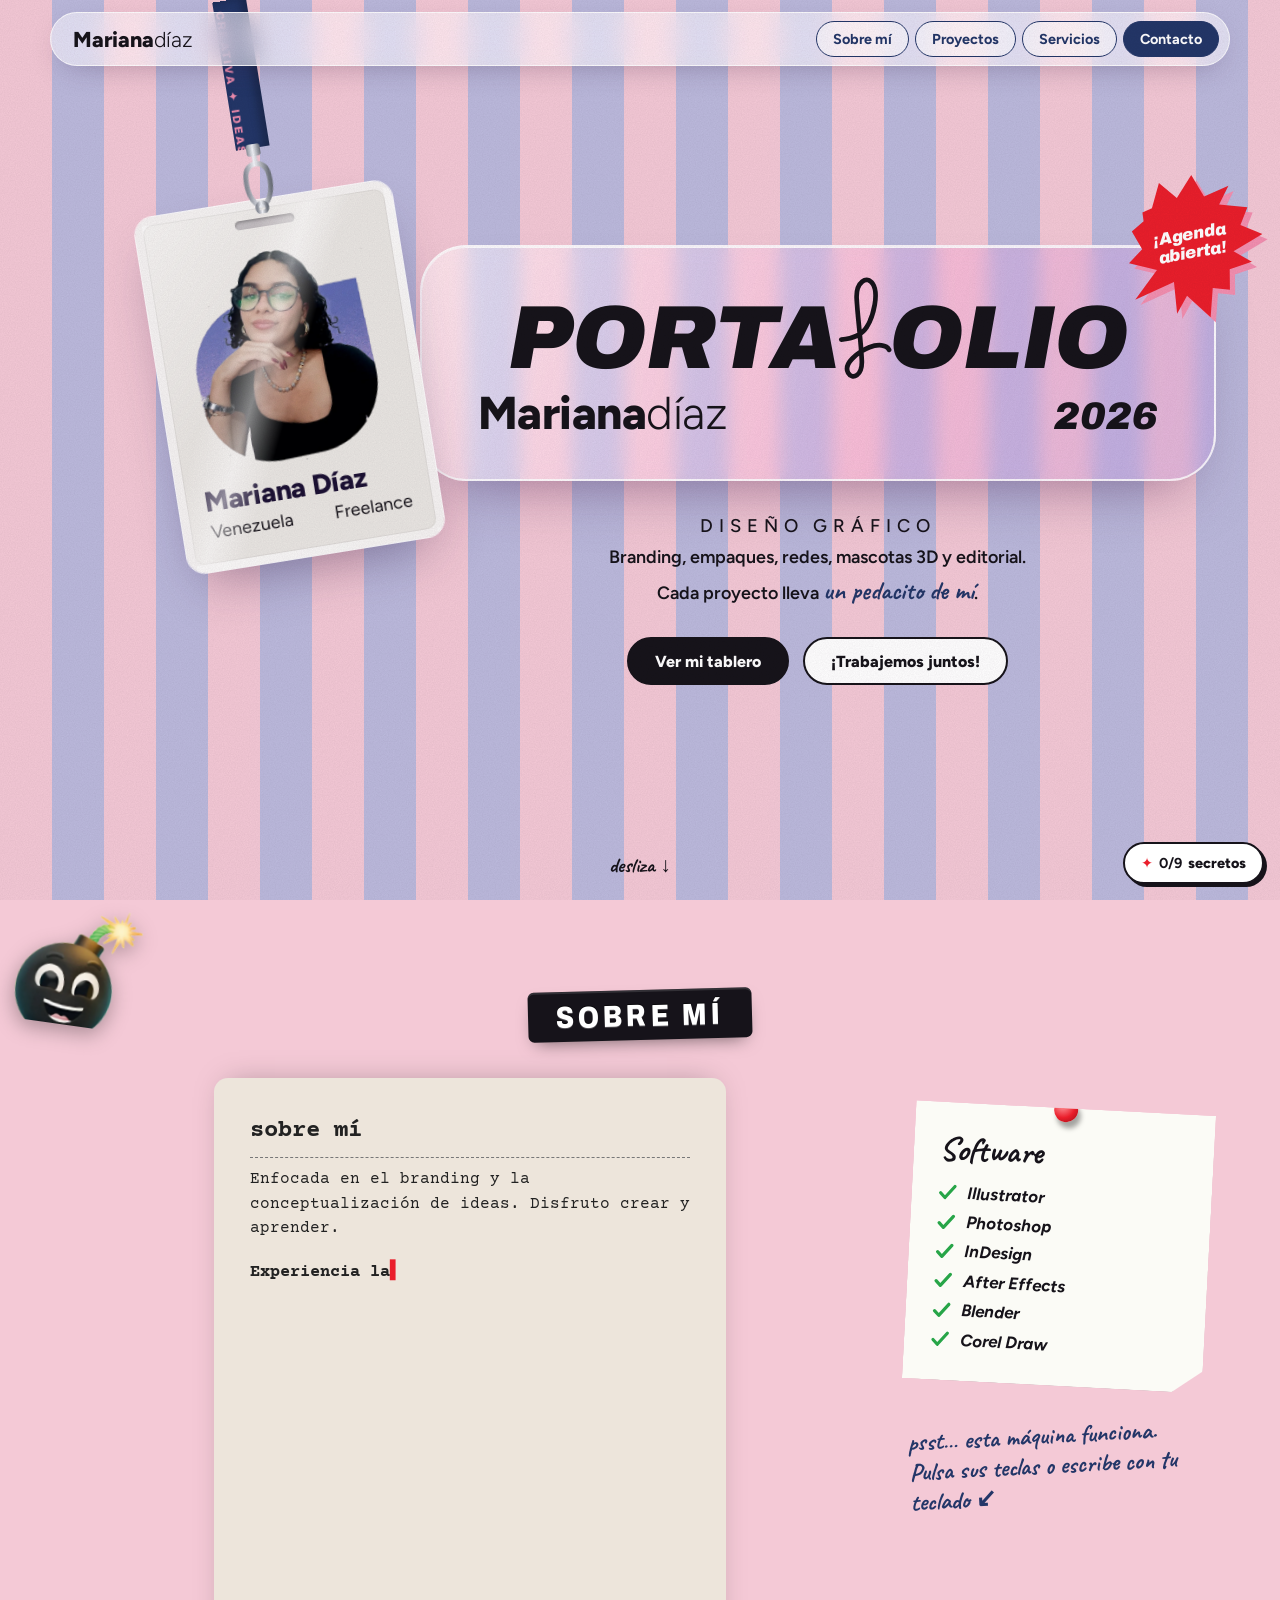
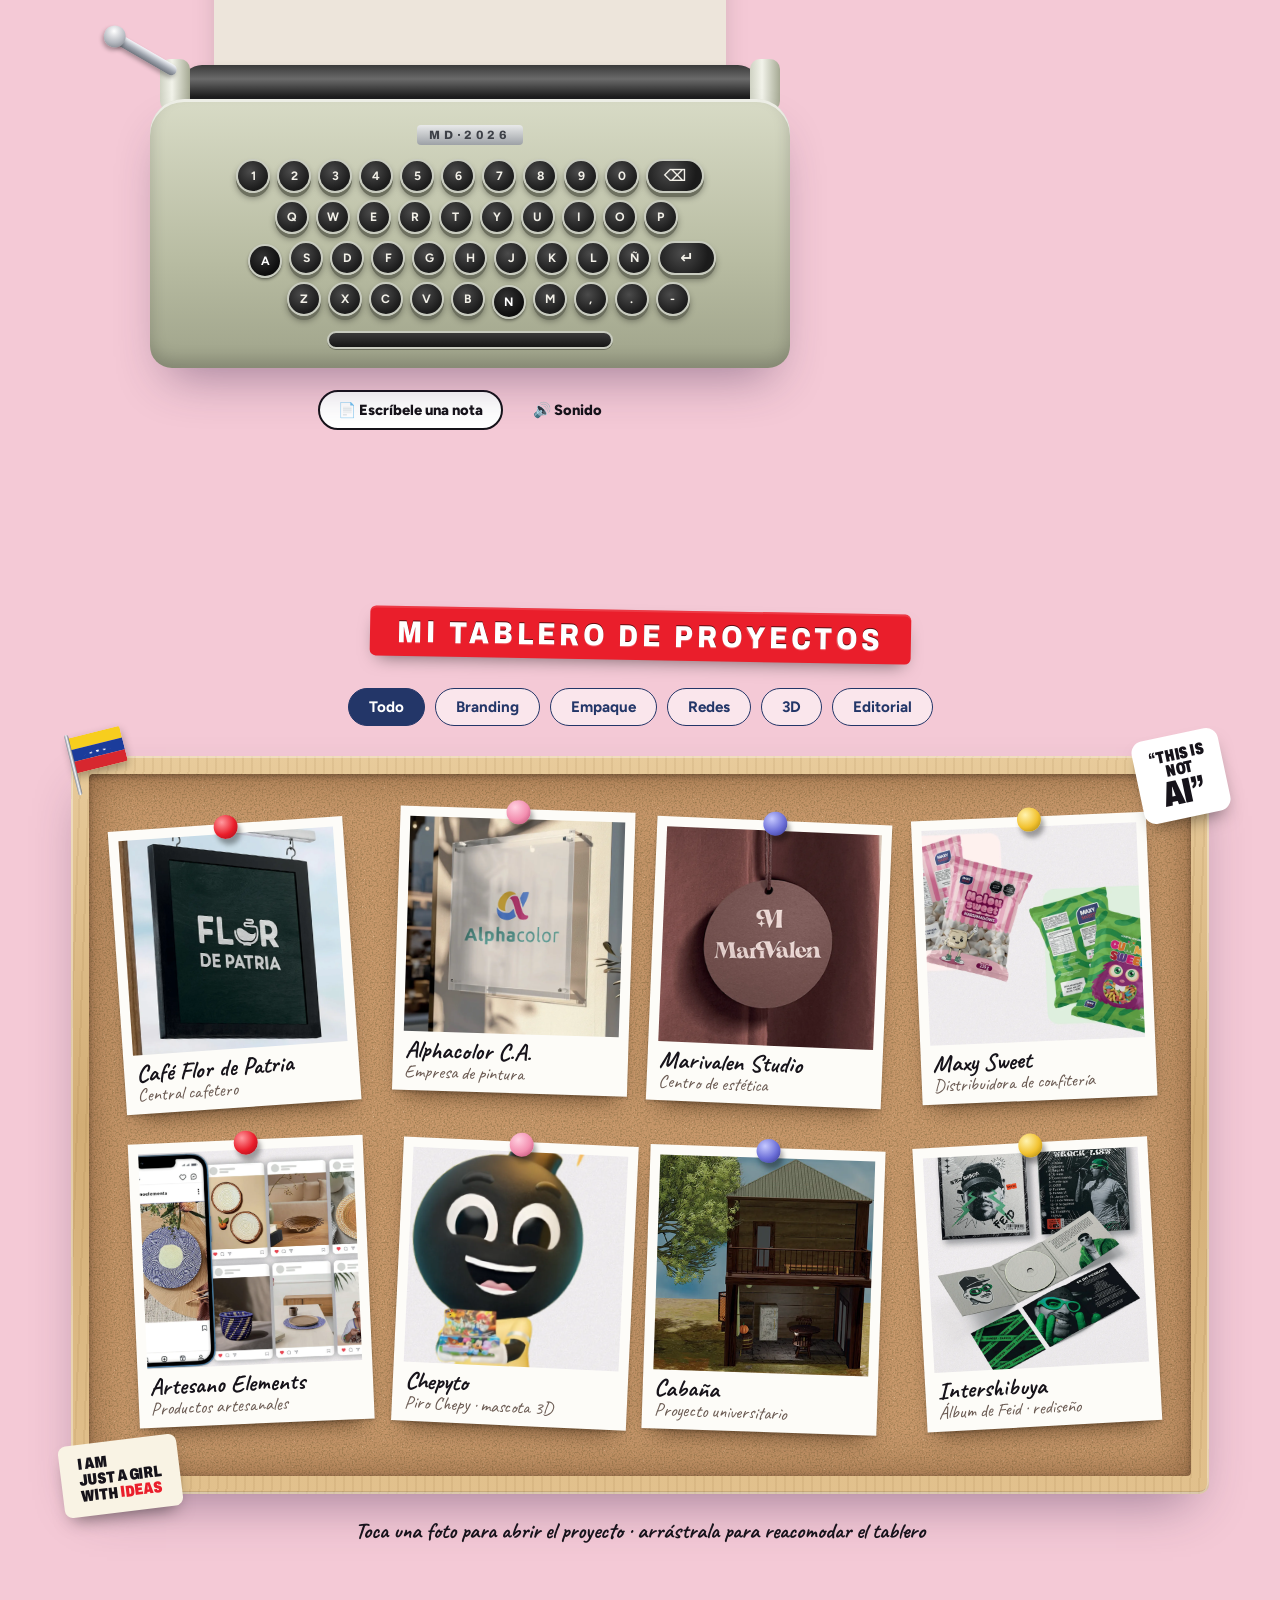
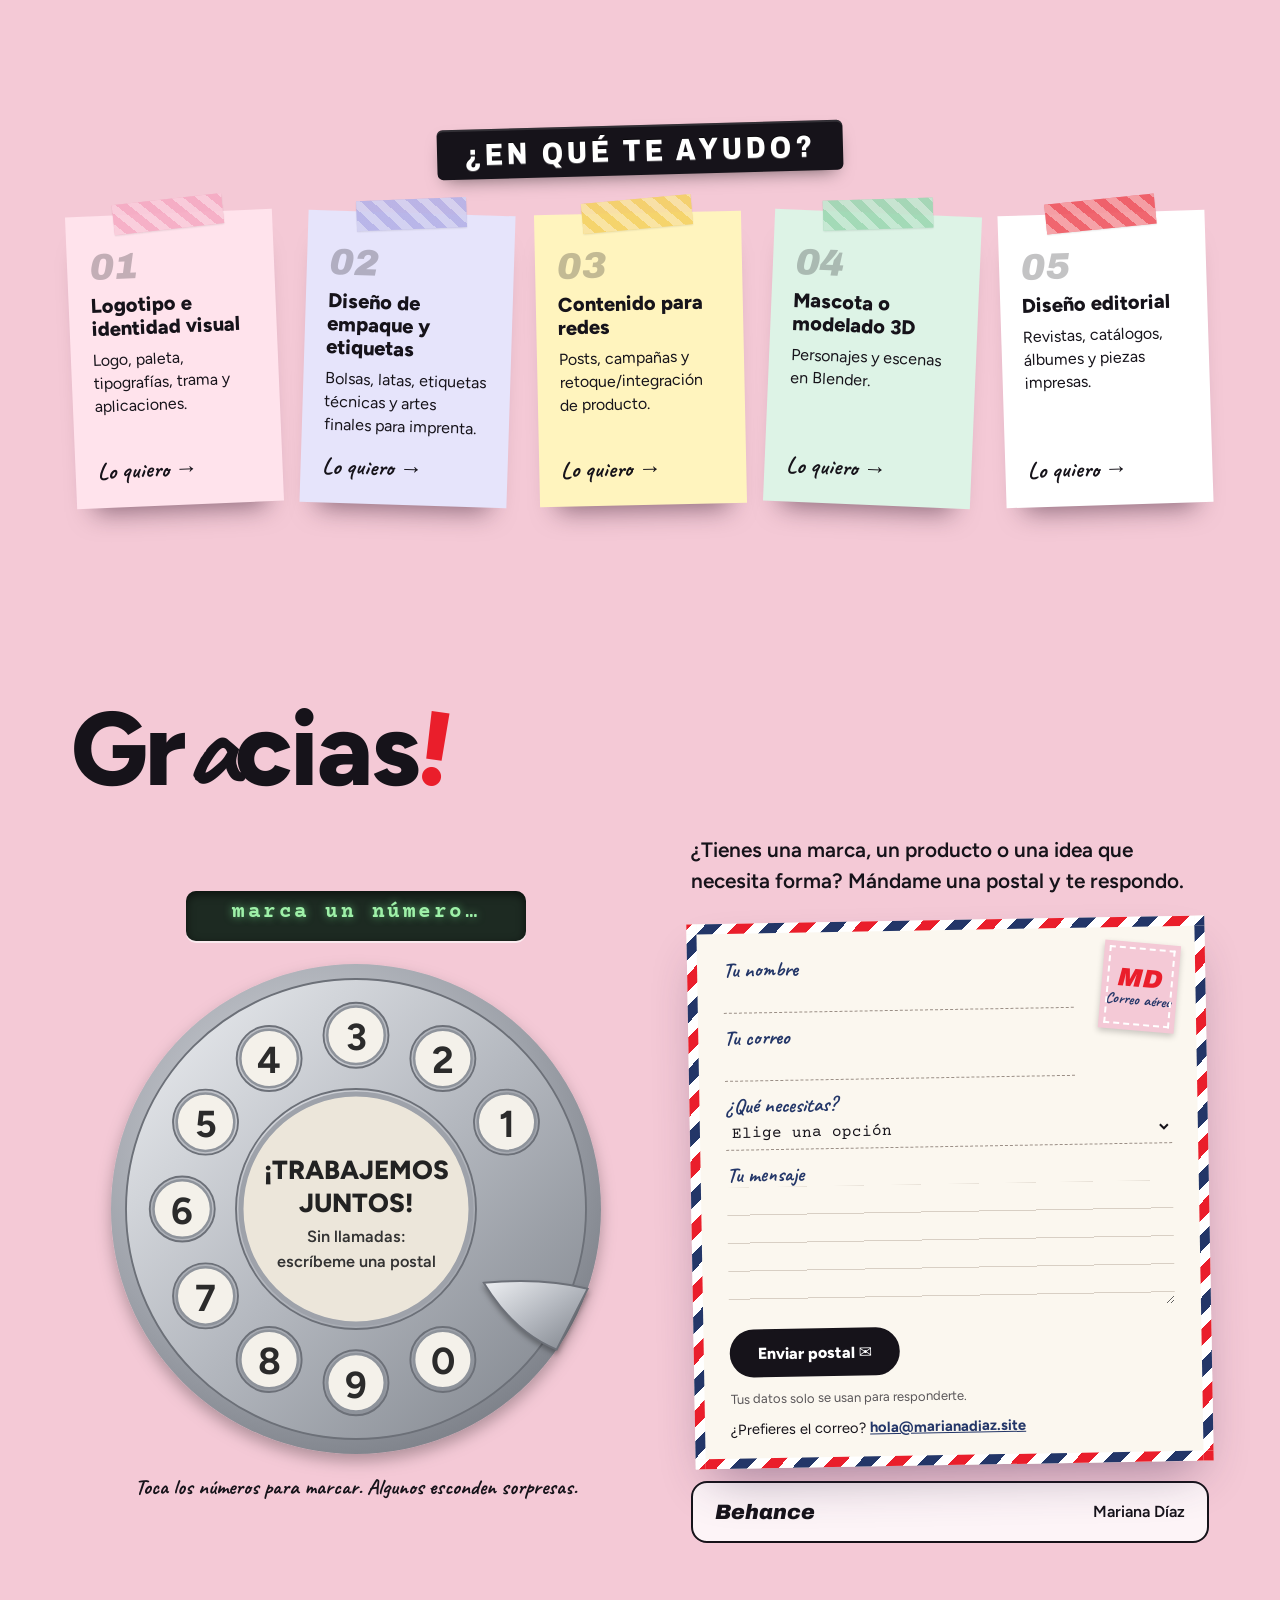
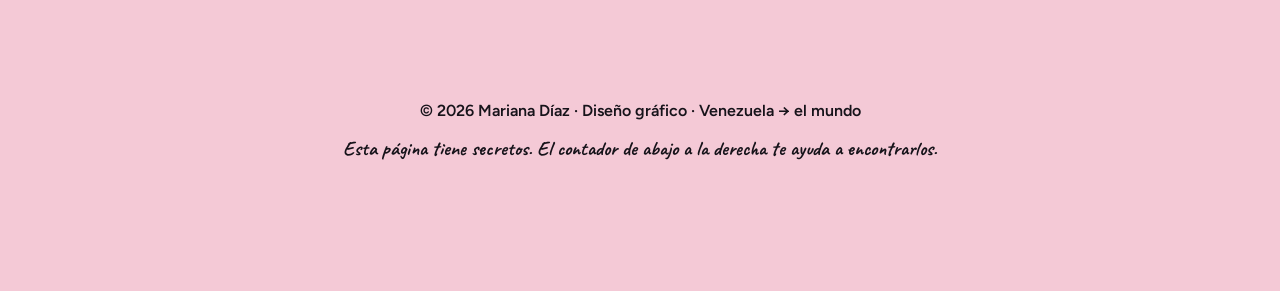
==== propuesta-1-pedacito/index.html @ ccedfb6c "Propuestas de web para Mariana Díaz: 1 (Un pedacito de mí) y 3 (Sala MD) Dos landings estáticas (HTM" ====
<!doctype html>
<html lang="es">
<head>
  <meta charset="utf-8">
  <meta name="viewport" content="width=device-width, initial-scale=1">
  <title>Mariana Díaz · Diseño gráfico</title>
  <meta name="description" content="Mariana Díaz, diseñadora gráfica venezolana y freelance: branding, empaques, redes, mascotas 3D y diseño editorial.">
  <meta property="og:title" content="Mariana Díaz · Diseño gráfico">
  <meta property="og:description" content="Branding, empaques, redes, 3D y editorial. Un pedacito de mí en cada proyecto.">
  <meta property="og:type" content="website">
  <meta property="og:url" content="https://marianadiaz.site/">
  <meta property="og:image" content="https://marianadiaz.site/assets/og/propuesta-1.jpg">
  <meta property="og:image:width" content="1200">
  <meta property="og:image:height" content="630">
  <meta property="og:locale" content="es_VE">
  <meta name="twitter:card" content="summary_large_image">
  <link rel="canonical" href="https://marianadiaz.site/">
  <meta name="theme-color" content="#F4C9D6">
  <link rel="icon" href="data:image/svg+xml,%3Csvg xmlns='http://www.w3.org/2000/svg' viewBox='0 0 100 100'%3E%3Cpolygon fill='%23EA1E2B' points='50,2 60,30 88,14 72,42 98,52 70,62 84,90 56,74 46,98 40,70 12,84 28,58 2,46 30,38 16,12 42,26'/%3E%3C/svg%3E">
  <link rel="preconnect" href="https://fonts.googleapis.com">
  <link rel="preconnect" href="https://fonts.gstatic.com" crossorigin>
  <link href="https://fonts.googleapis.com/css2?family=Archivo:ital,wdth,wght@0,62..125,400..900;1,62..125,400..900&family=Caveat:wght@500;700&family=Courier+Prime:wght@400;700&family=Figtree:wght@300..800&display=swap" rel="stylesheet">
  <link rel="stylesheet" href="styles.css?v=8">
</head>
<body>
  <div class="grain" aria-hidden="true"></div>

  <header class="topbar">
    <a class="wordmark" href="#inicio" id="wordmark" aria-label="Mariana Díaz, inicio"><b>Mariana</b>díaz</a>
    <nav class="pills" aria-label="Secciones">
      <a href="#sobre-mi">Sobre mí</a>
      <a href="#tablero">Proyectos</a>
      <a href="#servicios">Servicios</a>
      <a href="#contacto" class="is-cta">Contacto</a>
    </nav>
  </header>

  <main>
    <!-- ============ HERO ============ -->
    <section class="hero" id="inicio">
      <div class="badge-slot">
        <div class="badge-rig" id="badge">
          <div class="strap" aria-hidden="true"><span>CREATIVA ✦ IDEAS ✦ CREATIVA ✦ IDEAS ✦ CREATIVA ✦</span></div>
          <svg class="hook" viewBox="0 0 40 70" aria-hidden="true">
            <defs>
              <linearGradient id="metal" x1="0" x2="1"><stop offset="0" stop-color="#8a8f99"/><stop offset=".45" stop-color="#f4f6fa"/><stop offset="1" stop-color="#6f747d"/></linearGradient>
            </defs>
            <rect x="13" y="0" width="14" height="12" rx="3" fill="url(#metal)"/>
            <path d="M20 12 v8 M20 20 c-10 0 -12 10 -12 18 c0 14 6 24 12 24 c6 0 12 -10 12 -24 c0 -8 -2 -18 -12 -18" fill="none" stroke="url(#metal)" stroke-width="5"/>
            <circle cx="20" cy="64" r="5" fill="none" stroke="url(#metal)" stroke-width="4"/>
          </svg>
          <div class="badge" tabindex="0" role="button" aria-label="Credencial de Mariana Díaz. Haz doble clic para darle la vuelta.">
            <div class="badge-inner">
              <div class="badge-face badge-front">
                <span class="badge-slit" aria-hidden="true"></span>
                <div class="badge-photo"><img src="../assets/img/retrato.webp" alt="Mariana Díaz sonriendo, con lentes y la mano bajo el mentón" width="792" height="919"></div>
                <p class="badge-name">Mariana Díaz</p>
                <p class="badge-meta"><span>Venezuela</span><span>Freelance</span></p>
              </div>
              <div class="badge-face badge-back" aria-hidden="true">
                <span class="badge-slit"></span>
                <p class="vip">PASE VIP</p>
                <p class="vip-sub">Acceso total al lugar donde nacen las ideas</p>
                <ul>
                  <li>✦ Backstage creativo</li>
                  <li>✦ 1 café ☕</li>
                  <li>✦ 1 proyecto increíble</li>
                </ul>
                <div class="barcode"></div>
                <p class="vip-foot">Nº 0001 · no transferible</p>
              </div>
            </div>
          </div>
        </div>
      </div>

      <div class="hero-main">
        <div class="glass">
          <p class="big-word" aria-hidden="true">PORTA<svg class="f-loop" viewBox="0 0 130 250" aria-hidden="true"><path pathLength="1" d="M10 148 C 34 146 58 138 70 118 C 86 92 98 40 84 18 C 70 -4 44 14 46 52 C 48 92 56 150 58 196 C 60 232 36 244 26 226 C 14 204 48 178 76 166 C 96 158 116 160 122 172"/></svg>OLIO</p>
          <div class="glass-row">
            <h1><b>Mariana</b>díaz</h1>
            <span class="year">2026</span>
          </div>
          <button class="sticker-burst" type="button" id="agenda" aria-label="Agenda abierta: ir a contacto">
            <svg viewBox="-100 -100 200 200" aria-hidden="true"><polygon class="burst-shadow"/><polygon class="burst"/></svg>
            <span>¡Agenda<br>abierta!</span>
          </button>
        </div>
        <p class="hero-kicker">DISEÑO GRÁFICO</p>
        <p class="hero-sub">Branding, empaques, redes, mascotas 3D y editorial.<br>Cada proyecto lleva <em>un pedacito de mí</em>.</p>
        <div class="hero-cta">
          <a class="btn btn-solid" href="#tablero">Ver mi tablero</a>
          <a class="btn btn-line" href="#contacto">¡Trabajemos juntos!</a>
        </div>
      </div>
      <p class="scroll-hint" aria-hidden="true">desliza ↓</p>
    </section>

    <!-- ============ SOBRE MÍ ============ -->
    <section class="about" id="sobre-mi" aria-labelledby="t-sobre">
      <h2 class="dymo" id="t-sobre">Sobre mí</h2>
      <div class="about-grid">
        <div class="typewriter" id="typewriter">
          <div class="paper-stack" id="paper-stack">
            <article class="paper" id="paper-about" aria-live="off"></article>
            <article class="paper paper-note" id="paper-note" aria-hidden="true">
              <p class="note-body" id="note-body"></p>
            </article>
          </div>
          <!-- Las teclas son botones para el ratón; el texto accesible entra por el textarea de abajo. -->
          <div class="machine" id="machine" aria-hidden="true">
            <div class="carriage">
              <div class="roller"><button type="button" class="lever" data-k="Enter" tabindex="-1" title="Retorno de carro"></button><i></i><i></i></div>
            </div>
            <div class="machine-body">
              <span class="plate">MD·2026</span>
              <div class="keys" id="keys"></div>
              <button type="button" class="spacebar" data-k=" " tabindex="-1"></button>
            </div>
          </div>
          <textarea id="note-input" class="sr-only" aria-label="Escribe una nota para Mariana" maxlength="600"></textarea>
          <div class="note-actions" id="note-actions">
            <button type="button" class="btn btn-line btn-sm" id="note-start">📄 Escríbele una nota</button>
            <div class="note-send" hidden>
              <button type="button" class="btn btn-solid btn-sm" id="note-send">Enviar a Mariana ✉</button>
              <button type="button" class="btn btn-ghost btn-sm" id="note-new">Hoja nueva</button>
              <button type="button" class="btn btn-ghost btn-sm" id="note-cancel">Volver</button>
            </div>
            <button type="button" class="btn btn-ghost btn-sm sound-toggle" id="sound-toggle" aria-pressed="true">🔊 Sonido</button>
          </div>
        </div>

        <aside class="about-side">
          <div class="sticky-note">
            <span class="tack" aria-hidden="true"></span>
            <h3>Software</h3>
            <ul class="checks" id="software"></ul>
          </div>
          <p class="hand-hint">psst… esta máquina funciona.<br>Pulsa sus teclas o escribe con tu teclado ↙</p>
        </aside>
      </div>
    </section>

    <!-- ============ TABLERO ============ -->
    <section class="board-section" id="tablero" aria-labelledby="t-tablero">
      <h2 class="dymo dymo-red" id="t-tablero">Mi tablero de proyectos</h2>
      <div class="pills filters" role="toolbar" aria-label="Filtrar proyectos" id="filters"></div>
      <div class="board-frame">
        <div class="board" id="board">
          <button type="button" class="flag-pin" id="flag" aria-label="Banderita de Venezuela">
            <span class="flag"><i></i><i><b></b></i><i></i></span><span class="flag-stick"></span>
          </button>
          <button type="button" class="sticker sticker-ai" id="sticker-ai" aria-label="Sticker: This is not AI">
            <span>“THIS IS<br>NOT</span><span class="ai">AI”</span>
          </button>
          <button type="button" class="sticker sticker-idea" id="sticker-idea" aria-label="Sticker: I am just a girl with ideas">
            I AM<br>JUST A GIRL<br>WITH <span>IDEAS</span>
          </button>
        </div>
      </div>
      <p class="board-tip">Toca una foto para abrir el proyecto<span class="only-fine"> · arrástrala para reacomodar el tablero</span></p>
    </section>

    <!-- ============ SERVICIOS ============ -->
    <section class="services" id="servicios" aria-labelledby="t-serv">
      <h2 class="dymo" id="t-serv">¿En qué te ayudo?</h2>
      <div class="postits" id="postits"></div>
    </section>

    <!-- ============ CONTACTO ============ -->
    <section class="contact" id="contacto" aria-labelledby="t-contacto">
      <h2 class="contact-title" id="t-contacto">Gr<span>a</span>cias<span class="bang">!</span></h2>
      <div class="contact-grid">
        <div class="dial-wrap">
          <div class="dial-display" aria-live="polite"><span id="dial-digits">marca un número…</span></div>
          <svg class="dial" id="dial" viewBox="0 0 400 400" role="group" aria-label="Teléfono de disco: toca un número para marcarlo">
            <defs>
              <radialGradient id="plate" cx=".4" cy=".35" r=".8">
                <stop offset="0" stop-color="#d9dbe0"/><stop offset=".6" stop-color="#9ea2aa"/><stop offset="1" stop-color="#6c7078"/>
              </radialGradient>
              <linearGradient id="wheel" x1="0" y1="0" x2="1" y2="1">
                <stop offset="0" stop-color="#eef0f3"/><stop offset=".5" stop-color="#b5b9c0"/><stop offset="1" stop-color="#7d828a"/>
              </linearGradient>
              <filter id="soft" x="-20%" y="-20%" width="140%" height="140%"><feDropShadow dx="0" dy="6" stdDeviation="6" flood-opacity=".28"/></filter>
            </defs>
            <circle cx="200" cy="200" r="196" fill="url(#plate)" filter="url(#soft)"/>
            <g id="dial-numbers"></g>
            <g id="dial-wheel"><path id="wheel-path" fill="url(#wheel)" fill-rule="evenodd" stroke="#6c7078" stroke-width="1.5"/></g>
            <g class="dial-center">
              <circle cx="200" cy="200" r="92" fill="#ECE6DA" stroke="#9ea2aa" stroke-width="4"/>
              <text x="200" y="176" class="dc-title">¡TRABAJEMOS</text>
              <text x="200" y="202" class="dc-title">JUNTOS!</text>
              <text x="200" y="226" class="dc-line">Sin llamadas:</text>
              <text x="200" y="246" class="dc-line">escríbeme una postal</text>
            </g>
            <path class="finger-stop" d="M 336 262 q 22 10 34 30 q 4 8 -4 10 q -20 -10 -38 -28 z"/>
          </svg>
          <p class="dial-hint">Toca los números para marcar. Algunos esconden sorpresas.</p>
        </div>
        <div class="contact-links">
          <p class="contact-lead">¿Tienes una marca, un producto o una idea que necesita forma? Mándame una postal y te respondo.</p>
          <!-- Formulario de contacto: lo envía Web3Forms (la clave está en assets/data.js) -->
          <form class="postcard" id="contact-form">
            <span class="stamp" aria-hidden="true"><b>MD</b><small>Correo aéreo</small></span>
            <label class="pc-field"><span>Tu nombre</span><input name="name" required maxlength="80" autocomplete="name"></label>
            <label class="pc-field"><span>Tu correo</span><input name="email" type="email" required maxlength="120" autocomplete="email"></label>
            <label class="pc-field"><span>¿Qué necesitas?</span><select name="servicio"><option value="">Elige una opción</option></select></label>
            <label class="pc-field"><span>Tu mensaje</span><textarea name="message" rows="4" required maxlength="2000"></textarea></label>
            <input type="checkbox" name="botcheck" class="hp" tabindex="-1" autocomplete="off" aria-hidden="true">
            <div class="pc-foot">
              <button type="submit" class="btn btn-solid">Enviar postal ✉</button>
              <p class="form-status" data-status role="status" aria-live="polite"></p>
            </div>
            <p class="pc-note">Tus datos solo se usan para responderte.</p>
            <p class="form-alt" data-email-alt hidden></p>
          </form>
          <a class="clink" id="c-be" href="#" target="_blank" rel="noopener"><span class="clink-k">Behance</span><span class="clink-v">Mariana Díaz</span></a>
        </div>
      </div>
    </section>
  </main>

  <footer class="foot">
    <p>© 2026 Mariana Díaz · Diseño gráfico · Venezuela → el mundo</p>
    <p class="foot-small">Esta página tiene secretos. El contador de abajo a la derecha te ayuda a encontrarlos.</p>
  </footer>

  <!-- Chepyto se asoma… -->
  <button type="button" class="chepyto" id="chepyto" aria-label="Chepyto, la mascota 3D, se asoma. Tócalo si te atreves.">
    <img src="../assets/img/chepyto-cabeza.webp" alt="" width="520" height="520">
    <span class="spark" aria-hidden="true"></span>
  </button>
  <div class="boom-layer" id="boom" aria-hidden="true"></div>

  <dialog class="folder" id="folder" aria-labelledby="f-title">
    <div class="folder-inner" id="folder-inner"></div>
  </dialog>

  <script src="../assets/data.js?v=9"></script>
  <script src="../assets/kit.js?v=8"></script>
  <script src="app.js?v=6"></script>
</body>
</html>
---- propuesta-1-pedacito/styles.css ----
/* =========================================================
   Propuesta 1 · "Un pedacito de mí"
   El universo del portafolio de Mariana llevado a la web:
   rayas rosa/lavanda, papel, collage y objetos retro.
   ========================================================= */
:root {
  color-scheme: light;
  --pink: #F4C9D6;
  --lav: #BCBADD;
  --red: #EA1E2B;
  --rose: #F38FB0;
  --navy: #233668;
  --ink: #16131A;
  --paper: #EDE5DB;
  --slide: #EBE7E9;
  --purple: #6C5FC7;
  --stripe: 52px;
  --font-display: "Archivo", "Arial Black", sans-serif;
  --font-body: "Figtree", system-ui, sans-serif;
  --font-type: "Courier Prime", "Courier New", monospace;
  --font-hand: "Caveat", "Segoe Print", cursive;
  --shadow-lg: 0 24px 50px -18px rgba(54, 30, 70, .45);
}

* { box-sizing: border-box; }
[hidden] { display: none !important; }
html { scroll-behavior: smooth; scroll-padding-top: 84px; }
body {
  margin: 0;
  font-family: var(--font-body);
  color: var(--ink);
  background-color: var(--pink);
  background-image: repeating-linear-gradient(90deg, var(--pink) 0 var(--stripe), var(--lav) var(--stripe) calc(var(--stripe) * 2));
  background-attachment: fixed;
  overflow-x: hidden;
  -webkit-font-smoothing: antialiased;
  transition: background-color .8s;
}
img { max-width: 100%; height: auto; display: block; }
a { color: inherit; }
button { font: inherit; color: inherit; }
.sr-only { position: absolute !important; width: 1px; height: 1px; padding: 0; margin: -1px; overflow: hidden; clip: rect(0 0 0 0); white-space: nowrap; border: 0; }

/* Grano de papel sobre toda la página */
.grain {
  position: fixed; inset: 0; z-index: 60; pointer-events: none; opacity: .22; mix-blend-mode: multiply;
  background-image: url("data:image/svg+xml,%3Csvg xmlns='http://www.w3.org/2000/svg' width='220' height='220'%3E%3Cfilter id='n'%3E%3CfeTurbulence type='fractalNoise' baseFrequency='.85' numOctaves='3' stitchTiles='stitch'/%3E%3CfeColorMatrix values='0 0 0 0 .32 0 0 0 0 .26 0 0 0 0 .32 0 0 0 .7 0'/%3E%3C/filter%3E%3Crect width='100%25' height='100%25' filter='url(%23n)'/%3E%3C/svg%3E");
}

/* ---------- Botones y pastillas ---------- */
.pills { display: flex; gap: 10px; flex-wrap: wrap; }
.pills a, .pills button {
  display: inline-flex; align-items: center; justify-content: center;
  min-height: 38px; padding: 0 20px; border-radius: 999px;
  border: 1.5px solid var(--navy); color: var(--navy); background: rgba(255,255,255,.55);
  font-weight: 700; font-size: .95rem; text-decoration: none; cursor: pointer;
  transition: background .2s, color .2s, transform .2s;
}
.pills a:hover, .pills button:hover { transform: translateY(-2px); }
.pills .is-cta, .pills .is-active { background: var(--navy); color: #fff; }

.btn {
  display: inline-flex; align-items: center; gap: .5em; min-height: 48px; padding: 0 26px;
  border-radius: 999px; font-weight: 800; text-decoration: none; cursor: pointer; border: 2px solid var(--ink);
  transition: transform .2s, box-shadow .2s, background .2s;
}
.btn:hover { transform: translate(-2px, -2px); box-shadow: 4px 4px 0 var(--ink); }
.btn-solid { background: var(--ink); color: #fff; }
.btn-solid:hover { box-shadow: 4px 4px 0 var(--red); }
.btn-line { background: #fff; }
.btn-ghost { background: transparent; border-color: transparent; }
.btn-sm { min-height: 40px; padding: 0 18px; font-size: .92rem; }

/* ---------- Barra superior ---------- */
.topbar {
  position: fixed; top: 12px; left: 50%; transform: translateX(-50%); z-index: 40;
  width: min(1180px, calc(100% - 24px));
  display: flex; align-items: center; justify-content: space-between; gap: 16px;
  padding: 8px 10px 8px 22px; border-radius: 999px;
  background: rgba(255,255,255,.55); backdrop-filter: blur(14px) saturate(1.3); -webkit-backdrop-filter: blur(14px) saturate(1.3);
  border: 1.5px solid rgba(255,255,255,.85); box-shadow: 0 10px 30px -12px rgba(54,30,70,.35);
}
.wordmark { font-size: 1.35rem; text-decoration: none; letter-spacing: -.01em; font-weight: 300; user-select: none; }
.wordmark b { font-weight: 800; }
.topbar .pills { gap: 6px; flex-wrap: nowrap; }
.topbar .pills a { min-height: 36px; padding: 0 16px; font-size: .9rem; }

/* ---------- HERO ---------- */
.hero {
  position: relative; min-height: max(720px, 100svh);
  display: grid; grid-template-columns: minmax(250px, 330px) 1fr; align-items: center; gap: 2vw;
  padding: 110px max(24px, 5vw) 80px;
  max-width: 1360px; margin: 0 auto;
}
.badge-slot { position: relative; align-self: start; height: 560px; margin-top: -110px; }
.badge-rig {
  position: absolute; left: 50%; top: 0; width: 260px; margin-left: -130px;
  transform-origin: 50% 0; will-change: transform; z-index: 3;
}
.strap {
  width: 34px; height: 150px; margin: 0 auto; overflow: hidden;
  background: var(--navy); color: var(--rose);
  box-shadow: inset -6px 0 8px rgba(0,0,0,.25);
  font: 800 11px/1 var(--font-display); letter-spacing: .2em;
}
.strap span { display: block; writing-mode: vertical-rl; padding-top: 10px; white-space: nowrap; }
.hook { display: block; width: 40px; height: 70px; margin: -4px auto -14px; position: relative; z-index: 2; }

.badge { position: relative; perspective: 1200px; cursor: grab; outline: none; touch-action: none; user-select: none; -webkit-user-select: none; }
.badge:active { cursor: grabbing; }
.badge:focus-visible .badge-inner { box-shadow: 0 0 0 4px var(--navy); border-radius: 18px; }
.badge-inner { position: relative; height: 360px; transform-style: preserve-3d; transition: transform .8s cubic-bezier(.3,1.4,.5,1); }
.badge.is-flipped .badge-inner { transform: rotateY(180deg); }
.badge-face {
  position: absolute; inset: 0; backface-visibility: hidden; -webkit-backface-visibility: hidden;
  border-radius: 18px; padding: 34px 18px 18px;
  border: 8px solid rgba(255,255,255,.55); outline: 1.5px solid rgba(255,255,255,.9);
  box-shadow: var(--shadow-lg), inset 0 0 0 1px rgba(0,0,0,.05);
}
.badge-front { background: #E9E6E2 linear-gradient(135deg, rgba(255,255,255,.55), rgba(255,255,255,0) 40%); }
.badge-front::after { /* brillo del plástico */
  content: ""; position: absolute; inset: 0; border-radius: 10px; pointer-events: none;
  background: linear-gradient(115deg, transparent 30%, rgba(255,255,255,.55) 42%, transparent 52%);
}
.badge-slit { position: absolute; top: 10px; left: 50%; width: 60px; height: 9px; margin-left: -30px; border-radius: 9px; background: rgba(60,50,70,.25); box-shadow: inset 0 2px 3px rgba(0,0,0,.25); }
.badge-photo { position: relative; height: 222px; }
.badge-photo img { position: absolute; left: 50%; bottom: 0; width: 88%; transform: translateX(-50%); }
.badge-name { margin: 12px 0 0; font: 800 1.75rem/1 var(--font-body); letter-spacing: -.01em; color: #1b1033; }
.badge-meta { display: flex; justify-content: space-between; align-items: baseline; margin: 6px 2px 0; font-size: 1.12rem; }
.badge-back { transform: rotateY(180deg); background: var(--navy); color: #fff; text-align: center; padding-top: 40px; }
.vip { margin: 0; font: italic 900 2.6rem/1 var(--font-display); color: var(--rose); letter-spacing: .02em; }
.vip-sub { margin: 8px 0 14px; font-size: .95rem; }
.badge-back ul { list-style: none; margin: 0 0 16px; padding: 0; font-family: var(--font-type); font-size: .95rem; line-height: 1.7; }
.barcode { height: 44px; margin: 0 14px; background: repeating-linear-gradient(90deg, #fff 0 2px, transparent 2px 5px, #fff 5px 6px, transparent 6px 9px, #fff 9px 12px, transparent 12px 14px); }
.vip-foot { margin: 8px 0 0; font: 700 .75rem var(--font-type); letter-spacing: .1em; opacity: .8; }

.hero-main { position: relative; text-align: center; }
.glass {
  position: relative; margin: 0 auto; width: min(860px, 100%);
  padding: clamp(26px, 4vw, 52px) clamp(22px, 4vw, 56px) clamp(22px, 3vw, 40px);
  border-radius: 46px;
  background: linear-gradient(110deg, rgba(255,255,255,.55), rgba(240,170,215,.35) 60%, rgba(190,160,220,.45));
  backdrop-filter: blur(9px) saturate(1.25); -webkit-backdrop-filter: blur(9px) saturate(1.25);
  border: 2px solid rgba(255,255,255,.85);
  box-shadow: 0 30px 60px -30px rgba(80,40,90,.55), inset 0 1px 0 rgba(255,255,255,.9);
}
.big-word {
  margin: 0; display: flex; align-items: center; justify-content: center;
  font: italic 900 clamp(2.2rem, 7vw, 6.2rem)/.9 var(--font-display); letter-spacing: -.01em;
}
.f-loop { width: .62em; height: 1.2em; margin: -.3em -.04em -.1em; overflow: visible; }
.f-loop path { fill: none; stroke: var(--ink); stroke-width: 11; stroke-linecap: round; stroke-linejoin: round; stroke-dasharray: 1; stroke-dashoffset: 1; animation: draw 1.6s .4s cubic-bezier(.6,.1,.3,1) forwards; }
@keyframes draw { to { stroke-dashoffset: 0; } }
.glass-row { display: flex; justify-content: space-between; align-items: baseline; margin-top: 6px; padding: 0 .3em; }
.glass-row h1 { margin: 0; font-size: clamp(1.7rem, 3.6vw, 2.9rem); font-weight: 300; letter-spacing: -.01em; }
.glass-row h1 b { font-weight: 800; }
.year { font: italic 900 clamp(1.4rem, 3vw, 2.4rem) var(--font-display); }

.sticker-burst {
  position: absolute; right: -52px; top: -78px; width: 150px; height: 150px; border: 0; padding: 0; background: none; cursor: pointer;
  display: grid; place-items: center; animation: wobble 5s ease-in-out infinite;
}
.sticker-burst svg { position: absolute; inset: 0; width: 100%; height: 100%; overflow: visible; }
.burst { fill: var(--red); }
.burst-shadow { fill: var(--rose); transform: translate(7px, 7px); }
.sticker-burst span { position: relative; color: #fff; font: italic 900 1.05rem/1.05 var(--font-display); transform: rotate(-10deg); }
@keyframes wobble { 0%,100% { transform: rotate(-8deg) scale(1); } 50% { transform: rotate(6deg) scale(1.05); } }

.hero-kicker { margin: 34px 0 6px; font-size: 1.15rem; letter-spacing: .32em; font-weight: 500; }
.hero-sub { margin: 0 auto; max-width: 560px; font-size: 1.12rem; line-height: 1.55; font-weight: 600; }
.hero-sub em { font-family: var(--font-hand); font-style: normal; font-size: 1.45em; font-weight: 700; color: var(--navy); }
.hero-cta { display: flex; gap: 14px; justify-content: center; flex-wrap: wrap; margin-top: 26px; }
.scroll-hint { position: absolute; bottom: 22px; left: 50%; transform: translateX(-50%); margin: 0; font: 700 1.3rem var(--font-hand); animation: bob 2s ease-in-out infinite; }
@keyframes bob { 50% { transform: translate(-50%, 6px); } }

/* ---------- Títulos tipo etiquetadora Dymo ---------- */
.dymo {
  display: table; margin: 0 auto 38px; padding: .35em .9em .3em;
  background: var(--ink); color: #fff; border-radius: 6px;
  font: 800 clamp(1.3rem, 2.6vw, 1.9rem)/1 var(--font-display); font-stretch: 85%; letter-spacing: .14em; text-transform: uppercase;
  text-shadow: 0 1px 0 rgba(255,255,255,.25), 0 -1px 0 rgba(0,0,0,.6);
  box-shadow: 0 8px 18px -8px rgba(0,0,0,.55), inset 0 2px 0 rgba(255,255,255,.12);
  transform: rotate(-1.5deg);
}
.dymo-red { background: var(--red); transform: rotate(1deg); }

section { position: relative; }
.about, .board-section, .services, .contact { padding: 90px max(16px, 4vw); max-width: 1240px; margin: 0 auto; }

/* ---------- Sobre mí: máquina de escribir ---------- */
.about-grid { display: grid; grid-template-columns: minmax(0, 1fr) 300px; gap: 40px; align-items: start; }
.typewriter { position: relative; width: min(640px, 100%); margin: 0 auto; }
.paper-stack {
  position: relative; width: 80%; margin: 0 auto; z-index: 1;
  /* Se recorta solo por abajo: las hojas entran y salen por el rodillo. */
  clip-path: inset(-100vh -140px 0 -140px);
  overflow-anchor: none; /* que el navegador no persiga el texto cuando el papel sube */
  transform: translateX(var(--carriage, 0px)); transition: transform .07s linear;
}
.paper {
  position: relative; min-height: 470px; padding: 34px 36px 70px; background: var(--paper);
  border-radius: 14px 14px 0 0; box-shadow: 0 -6px 30px -14px rgba(0,0,0,.35);
  font-family: var(--font-type); font-size: .98rem; line-height: 1.55; color: #222;
  transition: transform .7s cubic-bezier(.6,0,.3,1), opacity .5s;
}
.paper h3 { margin: 0 0 10px; font-size: 1.5rem; font-weight: 700; padding-bottom: 8px; border-bottom: 1px dashed #777; }
.paper h4 { margin: 18px 0 6px; font-size: 1.08rem; font-weight: 700; }
.paper p { margin: 0 0 4px; }
.paper.is-pending { color: transparent; }
.paper .cur::after { content: "▍"; animation: blink .8s steps(1) infinite; color: var(--red); }
@keyframes blink { 50% { opacity: 0; } }
/* Hoja en blanco para la nota: espera dentro del rodillo y sube al empezar a escribir.
   Como en una máquina real, se escribe justo encima del rodillo y el papel sube con cada línea. */
.paper-note { position: absolute; inset: 0; overflow: hidden; display: flex; flex-direction: column; justify-content: flex-end; transform: translateY(100%); transition: transform .9s cubic-bezier(.45,0,.2,1) .2s; }
.paper-note.is-feeding { transform: translateY(100%) !important; transition: none; }
.typewriter.is-writing #paper-about { transform: translateY(-115%); opacity: 0; transition: transform .7s cubic-bezier(.6,0,.3,1), opacity .3s .45s; }
.typewriter.is-writing .paper-note { transform: translateY(0); }
.paper.is-ejected { position: absolute; inset: 0; z-index: 2; animation: eject .8s cubic-bezier(.6,0,.3,1) forwards; }
@keyframes eject { to { transform: translateY(-115%); opacity: 0; } }
.note-body { flex: none; margin: 0 !important; white-space: pre-wrap; word-break: break-word; min-height: 1.5em; }
.typewriter.is-writing .note-body::after { content: "▍"; animation: blink .8s steps(1) infinite; color: var(--red); }

.machine { position: relative; z-index: 2; margin-top: -54px; }
.carriage { position: relative; transform: translateX(var(--carriage, 0px)); transition: transform .07s linear; }
.typewriter.is-returning .paper-stack, .typewriter.is-returning .carriage { transition: transform .5s cubic-bezier(.25,.8,.3,1); }
.roller {
  position: relative; height: 40px; margin: 0 5%; border-radius: 20px;
  background: linear-gradient(#3a3a3a, #6a6a6a 35%, #1d1d1d 80%);
  box-shadow: 0 6px 10px rgba(0,0,0,.3);
}
.roller i { position: absolute; top: -6px; width: 30px; height: 52px; border-radius: 10px; background: linear-gradient(90deg, #cfd2c3, #f2f3ea 40%, #a5a993); }
.roller i:first-of-type { left: -22px; } .roller i:last-of-type { right: -22px; }
.lever {
  position: absolute; right: calc(100% + 6px); top: 2px; z-index: 3; width: 70px; height: 11px; padding: 0; border: 0; border-radius: 6px; cursor: pointer;
  background: linear-gradient(#f4f6fa, #9aa0aa 60%, #6f747d); box-shadow: 0 3px 4px rgba(0,0,0,.3);
  transform-origin: 100% 50%; transform: rotate(30deg); transition: transform .18s cubic-bezier(.3,1.6,.5,1);
}
.lever::before { content: ""; position: absolute; left: -12px; top: -6px; width: 22px; height: 22px; border-radius: 50%; background: radial-gradient(circle at 35% 30%, #fff, #b5b9c0 55%, #6c7078); box-shadow: 0 3px 4px rgba(0,0,0,.3); }
.lever:hover { transform: rotate(24deg); }
.lever.is-down { transform: rotate(6deg); }
.machine-body {
  position: relative; margin-top: -6px; padding: 26px 7% 22px; border-radius: 34px 34px 22px 22px;
  background: linear-gradient(#d8dbc6, #b8bca2 60%, #9fa38a);
  box-shadow: inset 0 3px 0 rgba(255,255,255,.6), inset 0 -8px 16px rgba(0,0,0,.18), var(--shadow-lg);
}
.plate { display: table; margin: 0 auto 14px; padding: 3px 12px; border-radius: 4px; background: linear-gradient(#e9eaea, #9da1a6); font: 800 .75rem var(--font-display); letter-spacing: .3em; color: #3e4148; }
.keys { --ks: clamp(22px, 4.3vw, 34px); --kg: 7px; display: grid; gap: var(--kg); }
.key-row { display: flex; justify-content: center; gap: var(--kg); }
.key-row:nth-child(2) { padding-left: 12px; } .key-row:nth-child(3) { padding-left: 24px; } .key-row:nth-child(4) { padding-left: 36px; }
.key {
  flex: none; width: var(--ks); height: var(--ks); padding: 0; border-radius: 50%; cursor: pointer;
  display: grid; place-items: center; font: 700 clamp(.55rem, 1.3vw, .76rem)/1 var(--font-body); color: #f2f0e8;
  background: radial-gradient(circle at 40% 35%, #4b4b4b, #1b1b1b 70%);
  border: 2px solid #c9ccc0; box-shadow: 0 4px 0 #6d705f, 0 5px 6px rgba(0,0,0,.35);
  transition: transform .05s, box-shadow .05s; touch-action: manipulation; -webkit-tap-highlight-color: transparent; user-select: none;
}
.key-wide { width: calc(var(--ks) * 1.7); border-radius: 999px; font-size: clamp(.75rem, 1.6vw, 1rem); }
.key:hover { background: radial-gradient(circle at 40% 35%, #616161, #262626 70%); }
.key.is-down { transform: translateY(3px); box-shadow: 0 1px 0 #6d705f, 0 2px 3px rgba(0,0,0,.35); background: radial-gradient(circle at 40% 35%, #333, #0d0d0d 70%); color: #fff; }
.spacebar {
  display: block; width: 52%; height: 18px; margin: 12px auto 0; padding: 0; border-radius: 10px; cursor: pointer;
  background: linear-gradient(#3a3a3a, #161616); border: 2px solid #c9ccc0; box-shadow: 0 4px 0 #6d705f;
  transition: transform .05s, box-shadow .05s; touch-action: manipulation; -webkit-tap-highlight-color: transparent;
}
.spacebar:hover { background: linear-gradient(#4a4a4a, #222); }
.spacebar.is-down { transform: translateY(3px); box-shadow: 0 1px 0 #6d705f; }
/* El textarea invisible queda fijo en pantalla: así el navegador nunca desplaza la página para seguir el cursor. */
#note-input.sr-only { position: fixed !important; top: 50%; left: 50%; }
.note-actions { display: flex; justify-content: center; align-items: center; gap: 10px; flex-wrap: wrap; margin-top: 22px; }
.note-send { display: flex; gap: 10px; flex-wrap: wrap; justify-content: center; }

.about-side { position: relative; padding-top: 30px; }
.sticky-note {
  position: relative; padding: 30px 26px 26px; background: #FBFBF6;
  box-shadow: 0 18px 30px -16px rgba(0,0,0,.4); transform: rotate(3deg);
  clip-path: polygon(0 0, 100% 0, 100% 92%, 90% 100%, 0 100%);
}
.sticky-note h3 { margin: 0 0 12px; font: 700 2.1rem/1 var(--font-hand); }
.checks { list-style: none; margin: 0; padding: 0; font-weight: 700; font-style: italic; font-size: 1.05rem; line-height: 1.75; }
.checks li { display: flex; gap: 10px; align-items: center; }
.checks svg { width: 20px; height: 20px; flex: none; }
.checks path { fill: none; stroke: #27a548; stroke-width: 3.2; stroke-linecap: round; stroke-linejoin: round; stroke-dasharray: 30; stroke-dashoffset: 30; transition: stroke-dashoffset .5s; }
.checks.is-on path { stroke-dashoffset: 0; }
.tack {
  position: absolute; top: -10px; left: 50%; width: 24px; height: 24px; margin-left: -12px; border-radius: 50%; z-index: 2;
  background: radial-gradient(circle at 35% 30%, #ff9a9f, var(--red) 55%, #9a0c16);
  box-shadow: 3px 6px 5px rgba(0,0,0,.35);
}
.hand-hint { margin: 34px 0 0; font: 700 1.55rem/1.2 var(--font-hand); transform: rotate(-3deg); color: var(--navy); }

/* ---------- Tablero de corcho ---------- */
.filters { justify-content: center; margin: -10px 0 30px; }
.board-frame {
  position: relative; padding: 18px; border-radius: 10px;
  background:
    repeating-linear-gradient(92deg, rgba(120,80,30,.08) 0 2px, transparent 2px 9px),
    linear-gradient(180deg, #e8cb9b, #d2ad75 50%, #e2c18d);
  box-shadow: var(--shadow-lg), inset 0 0 0 2px rgba(255,255,255,.35), inset 0 -3px 0 rgba(0,0,0,.12);
}
.board {
  position: relative; min-height: 400px; border-radius: 4px; transition: height .5s cubic-bezier(.2,.8,.2,1);
  background-color: #C7976A;
  background-image:
    url("data:image/svg+xml,%3Csvg xmlns='http://www.w3.org/2000/svg' width='260' height='260'%3E%3Cfilter id='c'%3E%3CfeTurbulence type='fractalNoise' baseFrequency='.6' numOctaves='2' seed='4'/%3E%3CfeColorMatrix values='0 0 0 0 .33 0 0 0 0 .2 0 0 0 0 .08 -2.4 0 0 0 1.35'/%3E%3C/filter%3E%3Crect width='100%25' height='100%25' filter='url(%23c)'/%3E%3C/svg%3E"),
    url("data:image/svg+xml,%3Csvg xmlns='http://www.w3.org/2000/svg' width='180' height='180'%3E%3Cfilter id='l'%3E%3CfeTurbulence type='fractalNoise' baseFrequency='.9' numOctaves='1' seed='9'/%3E%3CfeColorMatrix values='0 0 0 0 .95 0 0 0 0 .8 0 0 0 0 .6 2.6 0 0 0 -1.75'/%3E%3C/filter%3E%3Crect width='100%25' height='100%25' filter='url(%23l)'/%3E%3C/svg%3E");
  box-shadow: inset 0 0 40px rgba(70,35,10,.45), inset 0 2px 6px rgba(0,0,0,.35);
}
.pin-card {
  position: absolute; left: 0; top: 0; width: var(--w, 240px); margin: 0;
  padding: 10px 10px 4px; background: #fdfcf8;
  box-shadow: 0 14px 22px -12px rgba(40,20,5,.65), 0 2px 3px rgba(0,0,0,.18);
  transform: translate(var(--x, 0), var(--y, 0)) rotate(var(--r, 0deg));
  transition: transform .6s cubic-bezier(.2,.8,.2,1), opacity .35s, box-shadow .25s;
  cursor: pointer; touch-action: manipulation; user-select: none; -webkit-user-select: none; z-index: 2;
}
.pin-card:hover, .pin-card:focus-visible { --r: 0deg; box-shadow: 0 26px 34px -14px rgba(40,20,5,.7); z-index: 5; outline: none; }
.pin-card:focus-visible { box-shadow: 0 0 0 4px var(--navy), 0 26px 34px -14px rgba(40,20,5,.7); }
.pin-card.is-dragging { transition: opacity .35s, box-shadow .25s; z-index: 10; cursor: grabbing; --r: -2deg; box-shadow: 0 40px 50px -20px rgba(40,20,5,.75); }
.pin-card.is-out { opacity: 0; pointer-events: none; transform: translate(var(--x), calc(var(--y) + 30px)) rotate(var(--r)) scale(.7); }
.pin-card img { width: 100%; aspect-ratio: 1; object-fit: cover; background: #ddd; pointer-events: none; }
.pin-card figcaption { padding: 6px 2px 4px; font-family: var(--font-hand); line-height: 1.05; }
.pin-card figcaption b { display: block; font-size: 1.5rem; font-weight: 700; }
.pin-card figcaption span { font-size: 1.15rem; color: #6a5a52; }
.pin-card .tack { top: -9px; }
.pin-card[data-pin="1"] .tack { background: radial-gradient(circle at 35% 30%, #ffd0e0, var(--rose) 55%, #b3406a); }
.pin-card[data-pin="2"] .tack { background: radial-gradient(circle at 35% 30%, #c6c9ff, #6c6fd8 55%, #2f318a); }
.pin-card[data-pin="3"] .tack { background: radial-gradient(circle at 35% 30%, #fff3b0, #f2c230 55%, #a07a06); }

.sticker { position: absolute; z-index: 6; border: 0; cursor: pointer; padding: 0; background: none; transition: transform .3s; }
.sticker:hover { transform: rotate(0deg) scale(1.08) !important; }
.sticker-ai {
  right: -34px; top: -40px; transform: rotate(-12deg);
  padding: 12px 16px 10px; background: #fff; border-radius: 12px; box-shadow: 0 10px 18px -8px rgba(0,0,0,.5);
  font: 900 1.05rem/.9 var(--font-display); font-stretch: 70%; text-align: center;
}
.sticker-ai .ai { display: block; font-size: 2.2rem; letter-spacing: -.02em; }
.sticker-ai.is-verified::after {
  content: "HECHO POR UNA HUMANA"; position: absolute; left: 50%; top: 50%; width: 150px; padding: 4px;
  border: 3px solid #27a548; color: #27a548; border-radius: 6px; background: rgba(255,255,255,.85);
  font: 900 .78rem/1.1 var(--font-display); letter-spacing: .06em;
  transform: translate(-50%, -50%) rotate(-18deg); animation: stamp .35s cubic-bezier(.3,1.6,.5,1) both;
}
@keyframes stamp { from { transform: translate(-50%, -50%) rotate(-18deg) scale(2.2); opacity: 0; } }
.sticker-idea {
  left: -28px; bottom: -36px; transform: rotate(-7deg);
  padding: 12px 18px; background: #F9F3E4; border-radius: 8px; box-shadow: 0 10px 18px -8px rgba(0,0,0,.5);
  font: 900 1rem/1 var(--font-display); font-stretch: 75%; text-align: left;
}
.sticker-idea span { color: var(--red); }
.bulb { position: absolute; width: 34px; height: 46px; pointer-events: none; z-index: 30; animation: float-up 1.6s ease-out forwards; }
@keyframes float-up { from { transform: translate(0, 0) scale(.4); opacity: 0; } 20% { opacity: 1; } to { transform: translate(var(--dx), -140px) scale(1) rotate(var(--rot)); opacity: 0; } }

.flag-pin { position: absolute; left: -26px; top: -48px; z-index: 6; width: 70px; height: 70px; padding: 0; border: 0; background: none; cursor: pointer; transform: rotate(-14deg); }
.flag { position: absolute; left: 10px; top: 6px; width: 54px; height: 36px; display: flex; flex-direction: column; box-shadow: 0 4px 8px rgba(0,0,0,.3); border-radius: 2px; overflow: hidden; animation: wave 3s ease-in-out infinite; transform-origin: left center; }
.flag i { flex: 1; display: block; position: relative; }
.flag i:nth-child(1) { background: #F7CE1E; } .flag i:nth-child(2) { background: #1B3C9B; } .flag i:nth-child(3) { background: #D7272F; }
.flag b { position: absolute; inset: 0; background: radial-gradient(circle, #fff 0 1.2px, transparent 1.6px) 50% 60%/7px 7px; clip-path: ellipse(36% 70% at 50% 120%); opacity: .95; }
.flag-stick { position: absolute; left: 8px; top: 2px; width: 4px; height: 62px; border-radius: 3px; background: linear-gradient(90deg, #8a8f99, #f4f6fa, #6f747d); }
@keyframes wave { 50% { transform: skewY(-4deg) scaleX(.96); } }
.ve-star { position: fixed; z-index: 70; width: 22px; height: 22px; pointer-events: none; color: #fff; filter: drop-shadow(0 2px 3px rgba(27,60,155,.6)); }

.board-tip { text-align: center; margin: 22px 0 0; font: 700 1.4rem var(--font-hand); }
@media (pointer: coarse) { .only-fine { display: none; } }

/* ---------- Carpeta de proyecto (modal) ---------- */
.folder {
  /* Tamaño fijo: al pasar de proyecto con las flechas la carpeta no cambia y los botones no se mueven. */
  width: min(1120px, calc(100% - 24px)); height: min(760px, calc(100dvh - 24px)); max-height: none; padding: 0; border: 0; border-radius: 22px;
  background: var(--slide); color: var(--ink); box-shadow: 0 40px 80px -20px rgba(30,10,40,.6); overflow: hidden;
}
.folder::backdrop { background: rgba(40,25,60,.45); backdrop-filter: blur(6px); -webkit-backdrop-filter: blur(6px); }
.folder[open] { animation: folder-in .45s cubic-bezier(.2,.9,.3,1.15); }
@keyframes folder-in { from { transform: translateY(40px) rotate(-2deg) scale(.96); opacity: 0; } }
.folder-inner { position: relative; display: flex; flex-direction: column; height: 100%; padding: 26px clamp(18px, 3vw, 40px) 30px; }
.folder-top { flex: none; display: flex; justify-content: space-between; align-items: center; gap: 12px; margin-bottom: 26px; }
.folder .pills a, .folder .pills span { min-height: 34px; padding: 0 16px; font-size: .88rem; border-radius: 999px; border: 1.5px solid var(--navy); color: var(--navy); font-weight: 700; display: inline-flex; align-items: center; }
.folder .pills .is-active { background: var(--navy); color: #fff; }
.folder-ctrl { display: flex; gap: 8px; flex: none; }
.icon-btn { width: 42px; height: 42px; border-radius: 50%; border: 1.5px solid var(--ink); background: #fff; cursor: pointer; font-size: 1.1rem; display: grid; place-items: center; }
.icon-btn:hover { background: var(--ink); color: #fff; }
.folder-grid { flex: 1; min-height: 0; display: grid; grid-template-columns: minmax(0, 1.1fr) minmax(0, 1fr); grid-template-rows: 100%; gap: clamp(20px, 4vw, 56px); }
.folder-grid > div:first-child { display: flex; flex-direction: column; min-height: 0; }
.folder-grid > div:last-child { min-height: 0; overflow-y: auto; padding-right: 6px; }
.folder-main { flex: 1; min-height: 0; border-radius: 10px; overflow: hidden; background: #fff; box-shadow: 0 18px 30px -18px rgba(0,0,0,.5); }
.folder-main img { width: 100%; height: 100%; object-fit: contain; background: #fff; }
.thumbs { flex: none; display: flex; gap: 8px; margin-top: 12px; overflow-x: auto; padding-bottom: 4px; }
.thumbs button { flex: none; width: 72px; height: 72px; padding: 0; border: 2px solid transparent; border-radius: 8px; overflow: hidden; cursor: pointer; background: #fff; }
.thumbs button.is-active { border-color: var(--navy); }
.thumbs img { width: 100%; height: 100%; object-fit: cover; }
.folder h3 { margin: 0; font: 900 clamp(2rem, 4vw, 3.1rem)/1 var(--font-display); letter-spacing: -.01em; }
.folder .client { margin: 8px 0 26px; font: italic 800 clamp(1.2rem, 2.2vw, 1.7rem) var(--font-display); }
.folder blockquote { margin: 0 0 26px; padding: 4px 0 4px 22px; border-left: 5px solid var(--ink); font-size: clamp(1.2rem, 2vw, 1.5rem); font-style: italic; }
.folder .desc { font-size: 1.05rem; line-height: 1.6; text-align: justify; hyphens: auto; }
.tools { display: flex; gap: 8px; flex-wrap: wrap; margin: 20px 0; }
.tool { display: inline-grid; place-items: center; min-width: 36px; height: 36px; padding: 0 8px; border-radius: 7px; font: 800 .95rem var(--font-body); }
.palette { display: flex; gap: 6px; }
.palette button { flex: 1; height: 54px; border: 0; border-radius: 6px; cursor: copy; position: relative; box-shadow: inset 0 0 0 1px rgba(0,0,0,.08); }
.palette button span { position: absolute; left: 6px; bottom: 4px; font: 700 .7rem var(--font-type); color: #fff; }
.palette button.is-light span { color: #222; }
.folder-cta { margin-top: 26px; }

/* ---------- Servicios: post-its ---------- */
.postits { display: grid; grid-template-columns: repeat(auto-fit, minmax(200px, 1fr)); gap: 34px 26px; }
.postit {
  position: relative; padding: 34px 22px 22px; min-height: 230px; display: flex; flex-direction: column;
  background: var(--bg); transform: rotate(var(--r)); transition: transform .3s;
  box-shadow: 0 22px 26px -18px rgba(50,20,40,.55);
}
.postit:hover { transform: rotate(0) translateY(-6px); }
.postit .tape {
  position: absolute; top: -14px; left: 50%; width: 110px; height: 30px; margin-left: -55px; transform: rotate(-4deg);
  background: repeating-linear-gradient(45deg, rgba(255,255,255,.55) 0 8px, rgba(255,255,255,.25) 8px 16px), var(--tape);
  opacity: .9; box-shadow: 0 1px 2px rgba(0,0,0,.1);
}
.postit .num { font: italic 900 2.3rem/1 var(--font-display); opacity: .25; }
.postit h3 { margin: 8px 0 8px; font-size: 1.25rem; line-height: 1.15; font-weight: 800; }
.postit p { margin: 0 0 16px; line-height: 1.45; }
.postit a { margin-top: auto; font: 700 1.45rem var(--font-hand); text-decoration: none; }
.postit a:hover { text-decoration: underline; }

/* ---------- Contacto: teléfono de disco ---------- */
.contact-title { margin: 0 0 30px; font: 800 clamp(3.2rem, 9vw, 6.5rem)/1 var(--font-body); letter-spacing: -.02em; }
.contact-title span:first-child { font-family: var(--font-hand); font-weight: 700; font-size: 1.15em; }
.contact-title .bang { display: inline-block; color: var(--red); transform: rotate(8deg); }
.contact-grid { display: grid; grid-template-columns: minmax(0, 1.1fr) minmax(0, 1fr); gap: 50px; align-items: center; }
.dial-wrap { position: relative; width: min(500px, 100%); margin: 0 auto; }
.dial-display {
  margin: 0 auto 18px; width: min(340px, 90%); padding: 10px 16px; border-radius: 10px; text-align: center;
  background: #1d2a22; color: #9ef0a8; font: 700 1.3rem var(--font-type); letter-spacing: .12em;
  box-shadow: inset 0 3px 10px rgba(0,0,0,.6), 0 2px 0 rgba(255,255,255,.6);
  text-shadow: 0 0 8px rgba(120,255,150,.6); min-height: 50px; overflow: hidden; white-space: nowrap;
}
.dial { width: 100%; height: auto; display: block; overflow: visible; touch-action: manipulation; }
.dial-num { cursor: pointer; }
.dial-num circle { fill: #F4F1EA; stroke: #8e939b; stroke-width: 2; }
.dial-num text { font: 700 30px var(--font-body); fill: #2b2b2b; text-anchor: middle; dominant-baseline: central; pointer-events: none; }
.dial-num:hover circle, .dial-num:focus-visible circle { fill: #fff; stroke: var(--red); stroke-width: 3; }
.dial-num:focus { outline: none; }
#dial-wheel { transform-box: view-box; transform-origin: 200px 200px; pointer-events: none; }
.dc-title { font: 800 21px var(--font-body); text-anchor: middle; fill: #222; }
.dc-line { font: 600 13px var(--font-body); text-anchor: middle; fill: #333; }
.finger-stop { fill: url(#wheel); stroke: #6c7078; stroke-width: 1.5; filter: drop-shadow(0 3px 2px rgba(0,0,0,.3)); }
.dial-hint { text-align: center; font: 700 1.35rem var(--font-hand); margin: 14px 0 0; }
.contact-lead { font-size: 1.3rem; line-height: 1.45; font-weight: 600; margin: 0 0 24px; }
.clink {
  display: flex; justify-content: space-between; align-items: center; gap: 12px; flex-wrap: wrap;
  padding: 18px 22px; margin-bottom: 12px; border-radius: 16px; text-decoration: none;
  background: rgba(255,255,255,.8); border: 2px solid var(--ink); transition: transform .2s, box-shadow .2s;
}
.clink:hover { transform: translate(-3px, -3px); box-shadow: 5px 5px 0 var(--ink); }
.clink-k { font: italic 900 1.3rem var(--font-display); }
.clink-v { font-weight: 600; word-break: break-all; }

/* ---------- Postal de contacto (Web3Forms) ---------- */
.postcard {
  position: relative; display: grid; gap: 14px; margin-bottom: 16px; padding: 26px 26px 20px;
  background: #FBF7EF; border: 10px solid transparent;
  border-image: repeating-linear-gradient(-45deg, var(--red) 0 12px, #fff 12px 22px, var(--navy) 22px 34px, #fff 34px 44px) 10;
  box-shadow: var(--shadow-lg); transform: rotate(-1deg);
}
.stamp {
  position: absolute; right: 18px; top: 16px; width: 76px; height: 88px; display: grid; place-content: center; gap: 2px; text-align: center;
  background: var(--pink); color: var(--red); outline: 2px dashed #fff; outline-offset: -7px; box-shadow: 0 3px 6px rgba(0,0,0,.2); transform: rotate(6deg);
}
.stamp b { font: italic 900 1.6rem/1 var(--font-display); }
.stamp small { font: 700 .95rem/1 var(--font-hand); color: var(--navy); }
.pc-field { display: grid; gap: 2px; }
.pc-field:nth-of-type(-n+2) { margin-right: 96px; }
.pc-field > span { font: 700 1.3rem/1 var(--font-hand); color: var(--navy); }
.pc-field input, .pc-field select, .pc-field textarea {
  width: 100%; padding: 6px 2px; border: 0; border-bottom: 1.5px dashed #9b8f86; border-radius: 0;
  background: transparent; font: 400 1rem var(--font-type); color: var(--ink); outline: none;
}
.pc-field select { cursor: pointer; }
.pc-field textarea { min-height: 112px; resize: vertical; line-height: 28px; border-bottom: 0; background: repeating-linear-gradient(transparent 0 27px, #d8cfc4 27px 28px); }
.pc-field input:focus, .pc-field select:focus, .pc-field textarea:focus { border-bottom-color: var(--red); box-shadow: 0 2px 0 var(--red); }
.pc-foot { display: flex; align-items: center; gap: 14px; flex-wrap: wrap; margin-top: 4px; }
.pc-foot .btn:disabled { opacity: .6; cursor: wait; }
.form-status { margin: 0; font-weight: 700; }
.form-status[data-state="ok"] { color: #1d8a3e; }
.form-status[data-state="error"] { color: var(--red); }
.form-status[data-state="sending"] { color: var(--navy); }
.pc-note { margin: 0; font-size: .82rem; opacity: .7; }
.form-alt { margin: 0; font-size: .92rem; }
.form-alt a { font-weight: 700; color: var(--navy); }
.hp { display: none !important; }

.foot { text-align: center; padding: 40px 16px 110px; font-weight: 600; }
.foot-small { font: 700 1.25rem var(--font-hand); margin-top: 6px; }

/* ---------- Toast y contador de secretos (estilos para Kit) ---------- */
.toast {
  position: fixed; left: 50%; bottom: 26px; z-index: 90; max-width: min(520px, calc(100% - 32px));
  padding: 14px 22px; border-radius: 16px; background: var(--ink); color: #fff; font-weight: 600; text-align: center; line-height: 1.4;
  box-shadow: 0 16px 30px -10px rgba(0,0,0,.5); transform: translate(-50%, 140%); transition: transform .45s cubic-bezier(.2,.9,.3,1.2);
}
.toast.is-on { transform: translate(-50%, 0); }
.toast { pointer-events: none; } .toast a { pointer-events: auto; }
.toast small { opacity: .7; font-weight: 500; }
.eggs-btn {
  position: fixed; right: 16px; bottom: 16px; z-index: 80; display: flex; gap: 6px; align-items: center;
  padding: 10px 16px; border-radius: 999px; border: 2px solid var(--ink); background: #fff; cursor: pointer;
  font-weight: 800; font-size: .9rem; box-shadow: 3px 3px 0 var(--ink);
}
.eggs-btn .eggs-ico { color: var(--red); }
.eggs-btn.is-bump { animation: bump .6s cubic-bezier(.3,1.8,.5,1); }
.eggs-btn.is-complete { background: var(--red); color: #fff; } .eggs-btn.is-complete .eggs-ico { color: #fff; }
@keyframes bump { 30% { transform: scale(1.25) rotate(-6deg); } }
.eggs-panel {
  position: fixed; right: 16px; bottom: 70px; z-index: 80; width: min(340px, calc(100% - 32px));
  padding: 18px 20px; border-radius: 14px; background: var(--paper); border: 2px solid var(--ink); box-shadow: 6px 6px 0 var(--ink);
  font-family: var(--font-type); font-size: .9rem;
}
.eggs-title { margin: 0 0 10px; font-weight: 700; font-size: 1rem; }
.eggs-panel ol { margin: 0; padding: 0; list-style: none; display: grid; gap: 7px; }
.eggs-panel li { display: flex; gap: 8px; line-height: 1.3; }
.eggs-panel li span { flex: none; width: 20px; height: 20px; border-radius: 50%; display: grid; place-items: center; background: #d6cfc4; font-weight: 700; font-size: .75rem; }
.eggs-panel li.is-found span { background: #27a548; color: #fff; }
.eggs-panel li.is-found { text-decoration: none; font-weight: 700; }
.eggs-reset { margin-top: 12px; background: none; border: 0; padding: 0; text-decoration: underline; cursor: pointer; font-size: .8rem; opacity: .7; }

/* ---------- Chepyto y el big bang ---------- */
.chepyto {
  position: fixed; left: 18px; bottom: 0; z-index: 75; width: 120px; height: 120px; padding: 0; border: 0; background: none; cursor: pointer;
  transform: translateY(105%) rotate(8deg); transition: transform .7s cubic-bezier(.3,1.5,.5,1);
}
.chepyto.is-peeking { transform: translateY(48%) rotate(8deg); }
.chepyto.is-peeking:hover { transform: translateY(30%) rotate(-4deg); }
.chepyto.is-lit { transform: translateY(20%) rotate(0); animation: shake .12s linear infinite; }
.chepyto img { width: 100%; height: 100%; object-fit: contain; filter: drop-shadow(0 6px 10px rgba(0,0,0,.3)); }
.chepyto .spark { position: absolute; right: 2px; top: -4px; width: 30px; height: 30px; border-radius: 50%; background: radial-gradient(circle, #fff 0 15%, #ffd23f 35%, rgba(255,120,0,0) 70%); opacity: 0; }
.chepyto.is-lit .spark { opacity: 1; animation: spark .15s linear infinite alternate; }
@keyframes spark { to { transform: scale(1.6) rotate(40deg); } }
@keyframes shake { 25% { translate: -2px 1px; } 75% { translate: 2px -1px; } }
.boom-layer { position: fixed; inset: 0; z-index: 85; pointer-events: none; overflow: hidden; }
.boom-count { position: absolute; inset: 0; display: grid; place-items: center; font: italic 900 32vmin/1 var(--font-display); color: var(--red); -webkit-text-stroke: 6px #fff; paint-order: stroke; animation: count .9s ease-out both; }
@keyframes count { from { transform: scale(.3); opacity: 0; } 30% { transform: scale(1); opacity: 1; } to { transform: scale(1.4); opacity: 0; } }
.boom-flash { position: absolute; inset: 0; background: #fff; animation: flash .6s ease-out forwards; }
@keyframes flash { to { opacity: 0; } }
.boom-word { position: absolute; left: 50%; top: 50%; font: italic 900 22vmin/.9 var(--font-display); color: transparent; -webkit-text-stroke: 4px var(--red); white-space: nowrap; transform: translate(-50%, -50%); animation: bigbang 2.4s cubic-bezier(.2,.8,.2,1) forwards; }
@keyframes bigbang { from { transform: translate(-50%, -50%) scale(.2); opacity: 1; } 60% { opacity: 1; } to { transform: translate(-50%, -50%) scale(1.5); opacity: 0; } }
.boom-burst { position: absolute; left: 50%; top: 50%; width: 80px; height: 80px; margin: -40px 0 0 -40px; }
body.is-shaking main { animation: shake .09s linear 8; }

/* ---------- Modos secretos ---------- */
body.mode-cafe { --pink: #E9D9C2; --lav: #BE9E7C; }
body.mode-cafe .glass { background: linear-gradient(110deg, rgba(255,255,255,.5), rgba(160,100,50,.25)); }
.steam { position: fixed; z-index: 70; bottom: 0; width: 60px; height: 50vh; pointer-events: none; }
.steam path { fill: none; stroke: rgba(255,255,255,.75); stroke-width: 6; stroke-linecap: round; animation: steam 3.2s ease-in-out infinite; }
@keyframes steam { from { transform: translateY(40%); opacity: 0; } 40% { opacity: 1; } to { transform: translateY(-20%); opacity: 0; } }
body.mode-creativa { animation: stripes 1.2s linear infinite; background-image: repeating-linear-gradient(90deg, #F4C9D6 0 52px, #BCBADD 52px 104px, #FBE38E 104px 156px, #B9E6CF 156px 208px); }
@keyframes stripes { to { background-position: 208px 0; } }
body.mode-creativa .pin-card, body.mode-creativa .postit, body.mode-creativa .sticker, body.mode-creativa .dymo { animation: jiggle .5s ease-in-out infinite alternate; }
@keyframes jiggle { from { rotate: -2deg; } to { rotate: 2deg; } }
body.mode-2001 .big-word, body.mode-2001 h1 { background: linear-gradient(90deg, #ff5ea8, #7d6bff, #3fd1ff, #7cff9a, #ffe14d); -webkit-background-clip: text; background-clip: text; color: transparent; }
body.mode-2001 .f-loop path { stroke: #7d6bff; }
.sparkle { position: fixed; z-index: 70; pointer-events: none; font-size: 18px; animation: sparkle .9s ease-out forwards; }
@keyframes sparkle { to { transform: translateY(26px) scale(.2); opacity: 0; } }

/* ---------- Responsive ---------- */
@media (max-width: 980px) {
  .hero { grid-template-columns: 1fr; padding-top: 0; gap: 0; }
  .badge-slot { height: 420px; margin-top: 0; }
  .badge-rig { transform-origin: 50% 0; scale: .78; transform-origin: top center; }
  .about-grid { grid-template-columns: 1fr; }
  .about-side { display: grid; grid-template-columns: 1fr 1fr; gap: 24px; align-items: center; padding: 0 4%; }
  .contact-grid { grid-template-columns: 1fr; }
  .folder-inner { overflow-y: auto; padding-top: 0; }
  .folder-top { position: sticky; top: 0; z-index: 2; margin: 0 calc(-1 * clamp(18px, 3vw, 40px)) 20px; padding: 18px clamp(18px, 3vw, 40px) 12px; background: var(--slide); }
  .folder-grid { flex: none; grid-template-columns: minmax(0, 1fr); grid-template-rows: auto; }
  .folder-grid > div:last-child { overflow: visible; padding-right: 0; }
  .folder-main { flex: none; height: 44vh; }
}
@media (max-width: 700px) {
  :root { --stripe: 34px; }
  .topbar { padding-left: 16px; }
  .topbar .pills a:not(.is-cta) { display: none; }
  .badge-slot { height: 380px; }
  .badge-rig { scale: .7; }
  .strap { height: 110px; }
  .sticker-burst { width: 108px; height: 108px; right: -14px; top: -66px; }
  .sticker-burst span { font-size: .8rem; }
  .glass { border-radius: 30px; }
  .about, .board-section, .services, .contact { padding-top: 64px; padding-bottom: 64px; }
  .paper-stack { width: 90%; }
  .keys { --ks: clamp(19px, 5.4vw, 30px); --kg: 4px; }
  .key-row:nth-child(2) { padding-left: 6px; } .key-row:nth-child(3) { padding-left: 12px; } .key-row:nth-child(4) { padding-left: 18px; }
  .lever { display: none; }
  .paper { padding: 24px 20px 64px; font-size: .88rem; min-height: 430px; }
  .about-side { grid-template-columns: 1fr; }
  .sticker-ai { right: -10px; top: -46px; font-size: .9rem; }
  .sticker-ai .ai { font-size: 1.8rem; }
  .sticker-idea { left: -8px; bottom: -40px; font-size: .85rem; }
  .flag-pin { left: -12px; }
  .folder-top { flex-direction: column-reverse; align-items: stretch; }
  .folder-ctrl { justify-content: flex-end; }
  .chepyto { width: 92px; height: 92px; }
  .postcard { padding: 22px 16px 16px; transform: none; }
  .stamp { width: 62px; height: 72px; right: 12px; }
  .pc-field:nth-of-type(-n+2) { margin-right: 74px; }
  .eggs-label { display: none; }
  .eggs-btn { padding: 9px 13px; }
}
@media (prefers-reduced-motion: reduce) {
  *, *::before, *::after { animation-duration: .01ms !important; animation-iteration-count: 1 !important; transition-duration: .01ms !important; scroll-behavior: auto !important; }
}
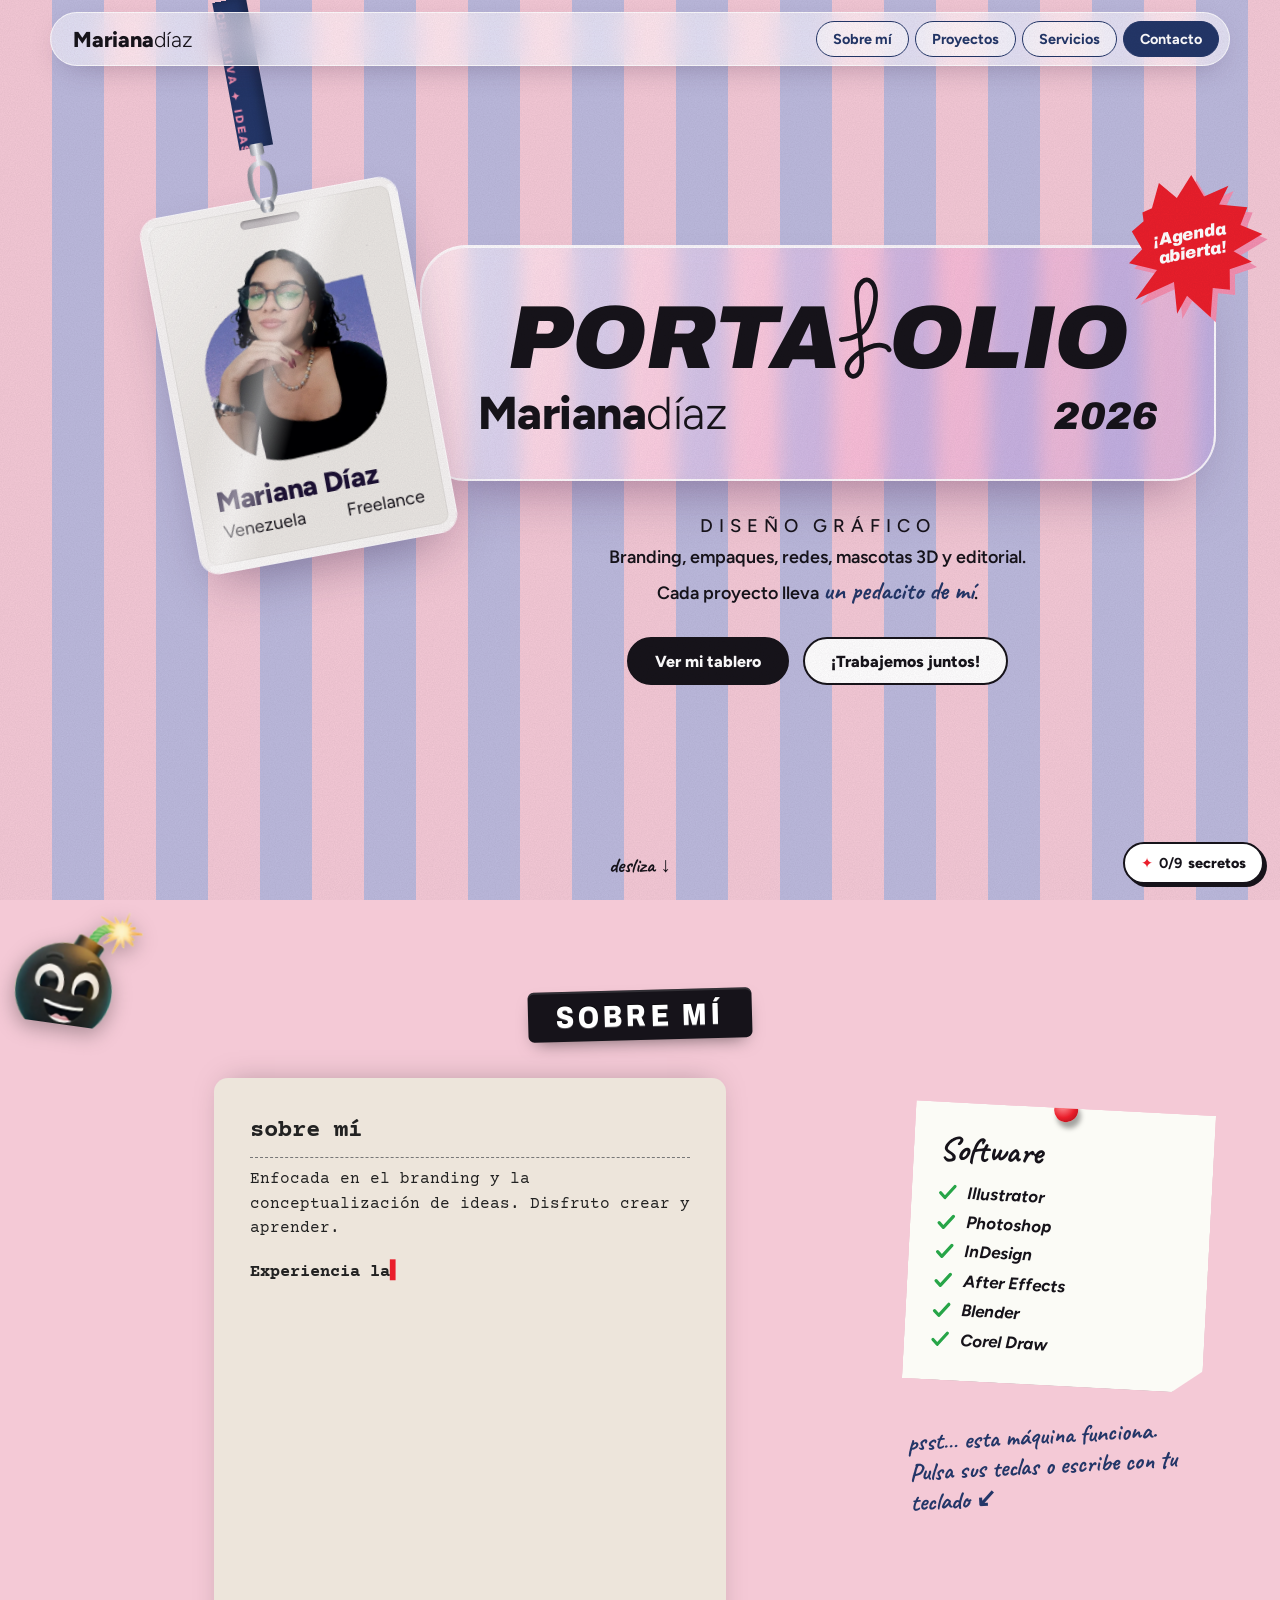
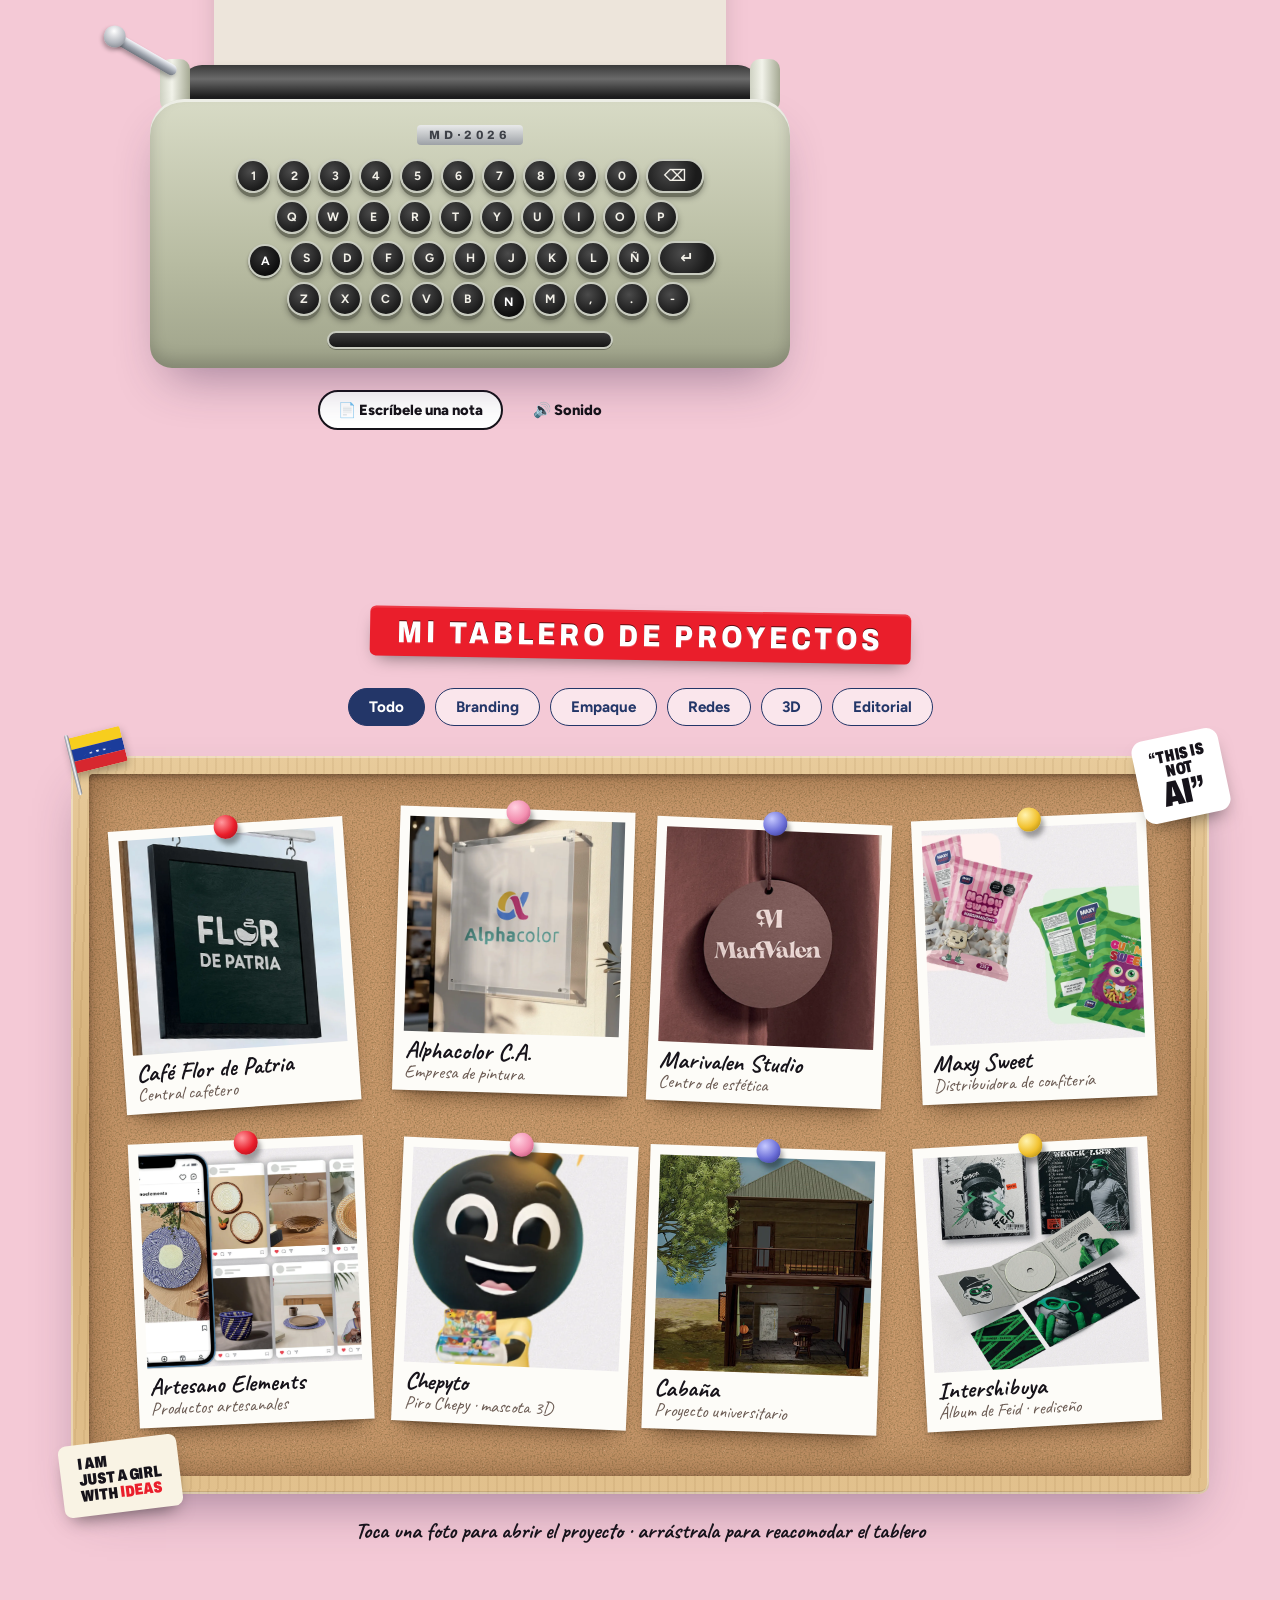
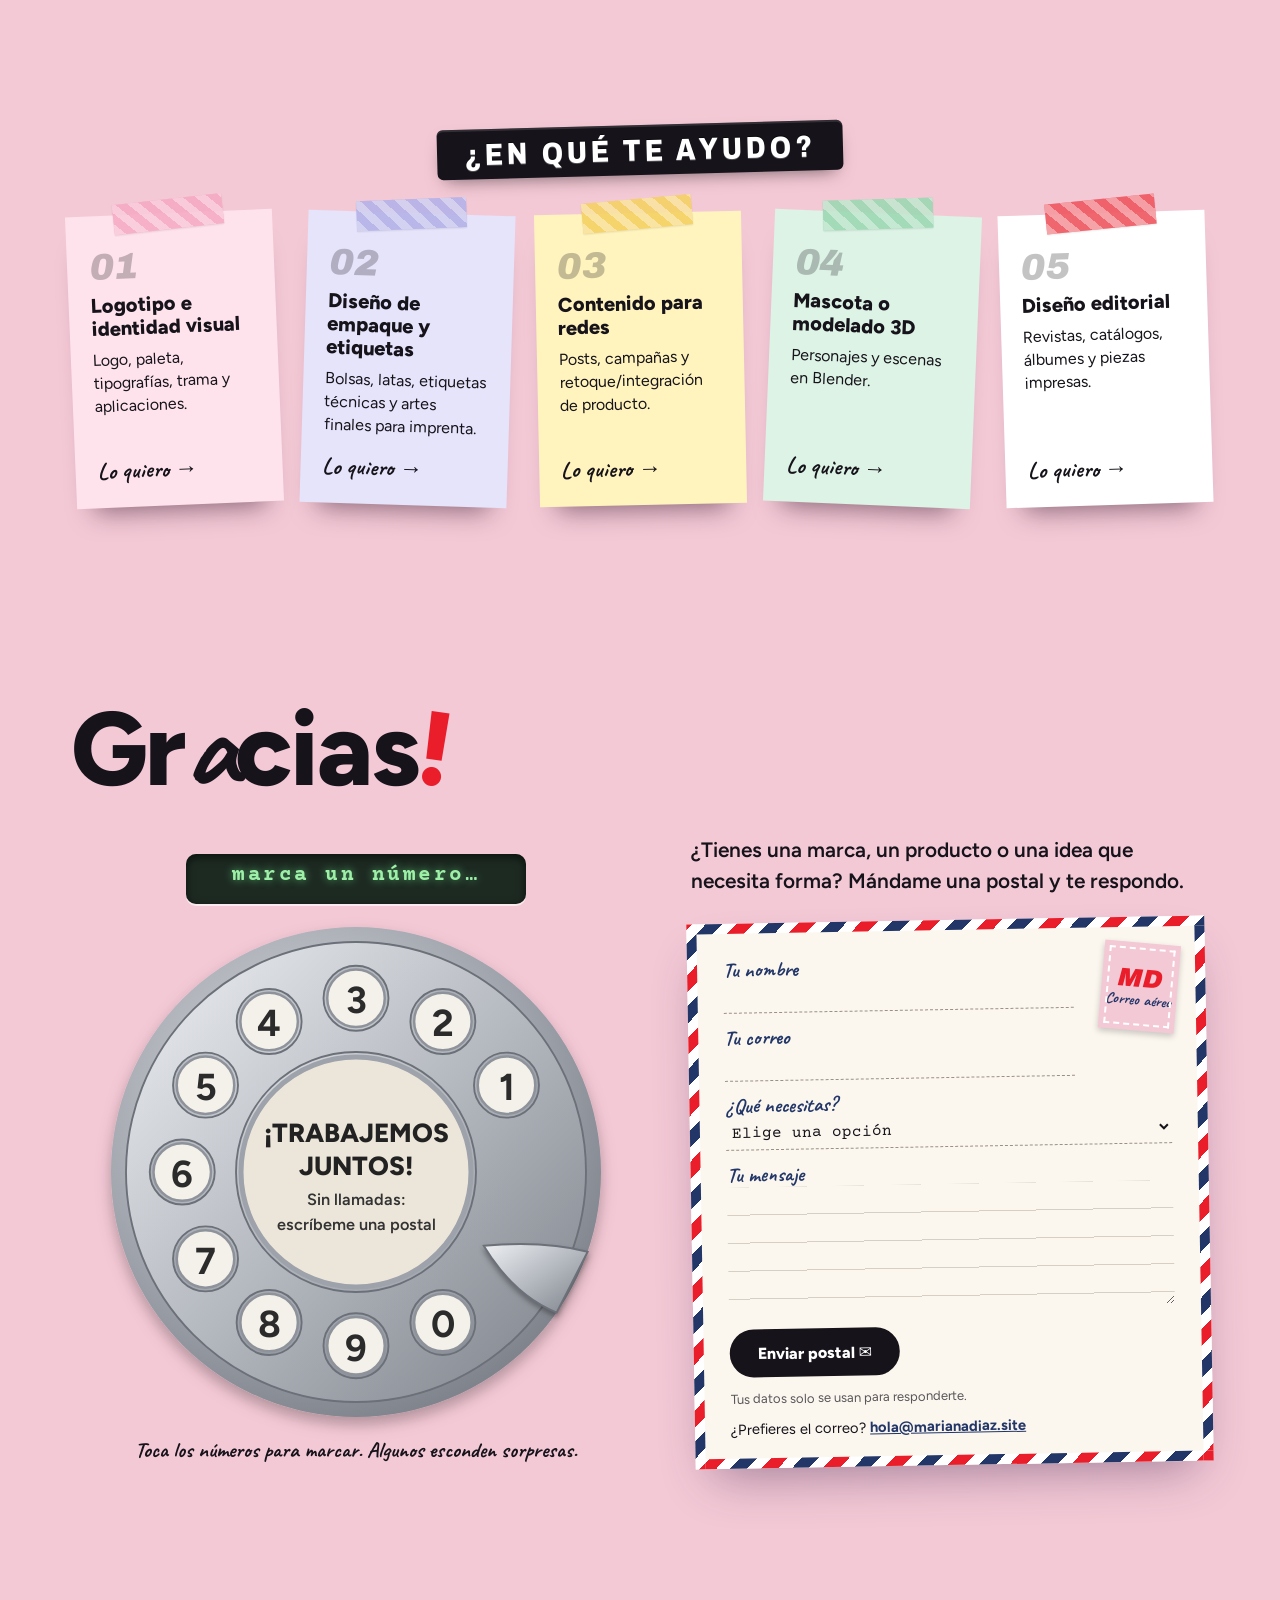
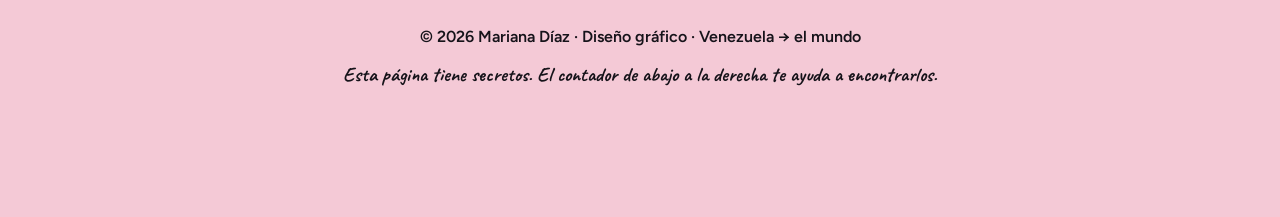
==== commit 9858b553: "Dominio marianadiaz.site y enlace a Behance solo si hay perfil - CNAME para servir la web en https:/" ====
--- a/propuesta-1-pedacito/index.html
+++ b/propuesta-1-pedacito/index.html
@@ -8,19 +8,19 @@
   <meta property="og:title" content="Mariana Díaz · Diseño gráfico">
   <meta property="og:description" content="Branding, empaques, redes, 3D y editorial. Un pedacito de mí en cada proyecto.">
   <meta property="og:type" content="website">
-  <meta property="og:url" content="https://marianadiaz.site/">
+  <meta property="og:url" content="https://marianadiaz.site/propuesta-1-pedacito/">
   <meta property="og:image" content="https://marianadiaz.site/assets/og/propuesta-1.jpg">
   <meta property="og:image:width" content="1200">
   <meta property="og:image:height" content="630">
   <meta property="og:locale" content="es_VE">
   <meta name="twitter:card" content="summary_large_image">
-  <link rel="canonical" href="https://marianadiaz.site/">
+  <link rel="canonical" href="https://marianadiaz.site/propuesta-1-pedacito/">
   <meta name="theme-color" content="#F4C9D6">
   <link rel="icon" href="data:image/svg+xml,%3Csvg xmlns='http://www.w3.org/2000/svg' viewBox='0 0 100 100'%3E%3Cpolygon fill='%23EA1E2B' points='50,2 60,30 88,14 72,42 98,52 70,62 84,90 56,74 46,98 40,70 12,84 28,58 2,46 30,38 16,12 42,26'/%3E%3C/svg%3E">
   <link rel="preconnect" href="https://fonts.googleapis.com">
   <link rel="preconnect" href="https://fonts.gstatic.com" crossorigin>
   <link href="https://fonts.googleapis.com/css2?family=Archivo:ital,wdth,wght@0,62..125,400..900;1,62..125,400..900&family=Caveat:wght@500;700&family=Courier+Prime:wght@400;700&family=Figtree:wght@300..800&display=swap" rel="stylesheet">
-  <link rel="stylesheet" href="styles.css?v=8">
+  <link rel="stylesheet" href="styles.css?v=10">
 </head>
 <body>
   <div class="grain" aria-hidden="true"></div>
@@ -236,8 +236,8 @@
     <div class="folder-inner" id="folder-inner"></div>
   </dialog>
 
-  <script src="../assets/data.js?v=9"></script>
+  <script src="../assets/data.js?v=10"></script>
   <script src="../assets/kit.js?v=8"></script>
-  <script src="app.js?v=6"></script>
+  <script src="app.js?v=10"></script>
 </body>
 </html>
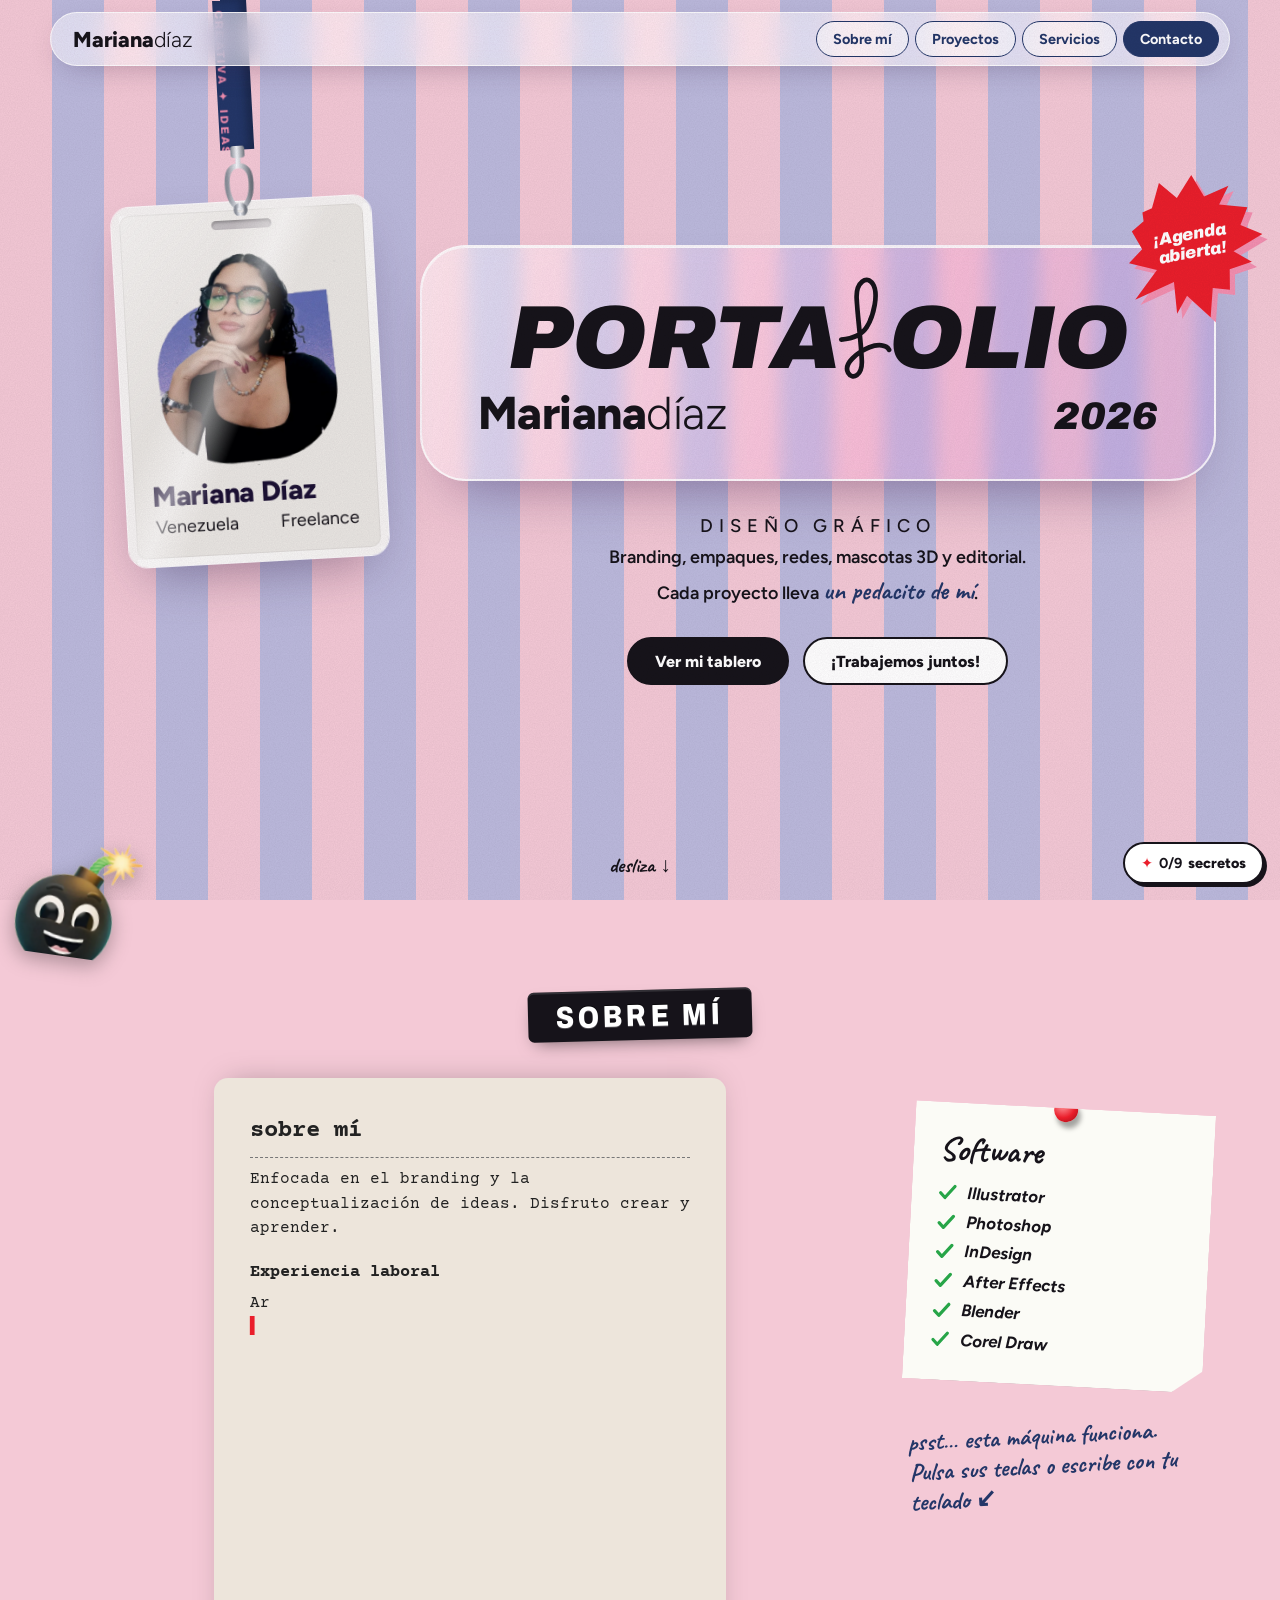
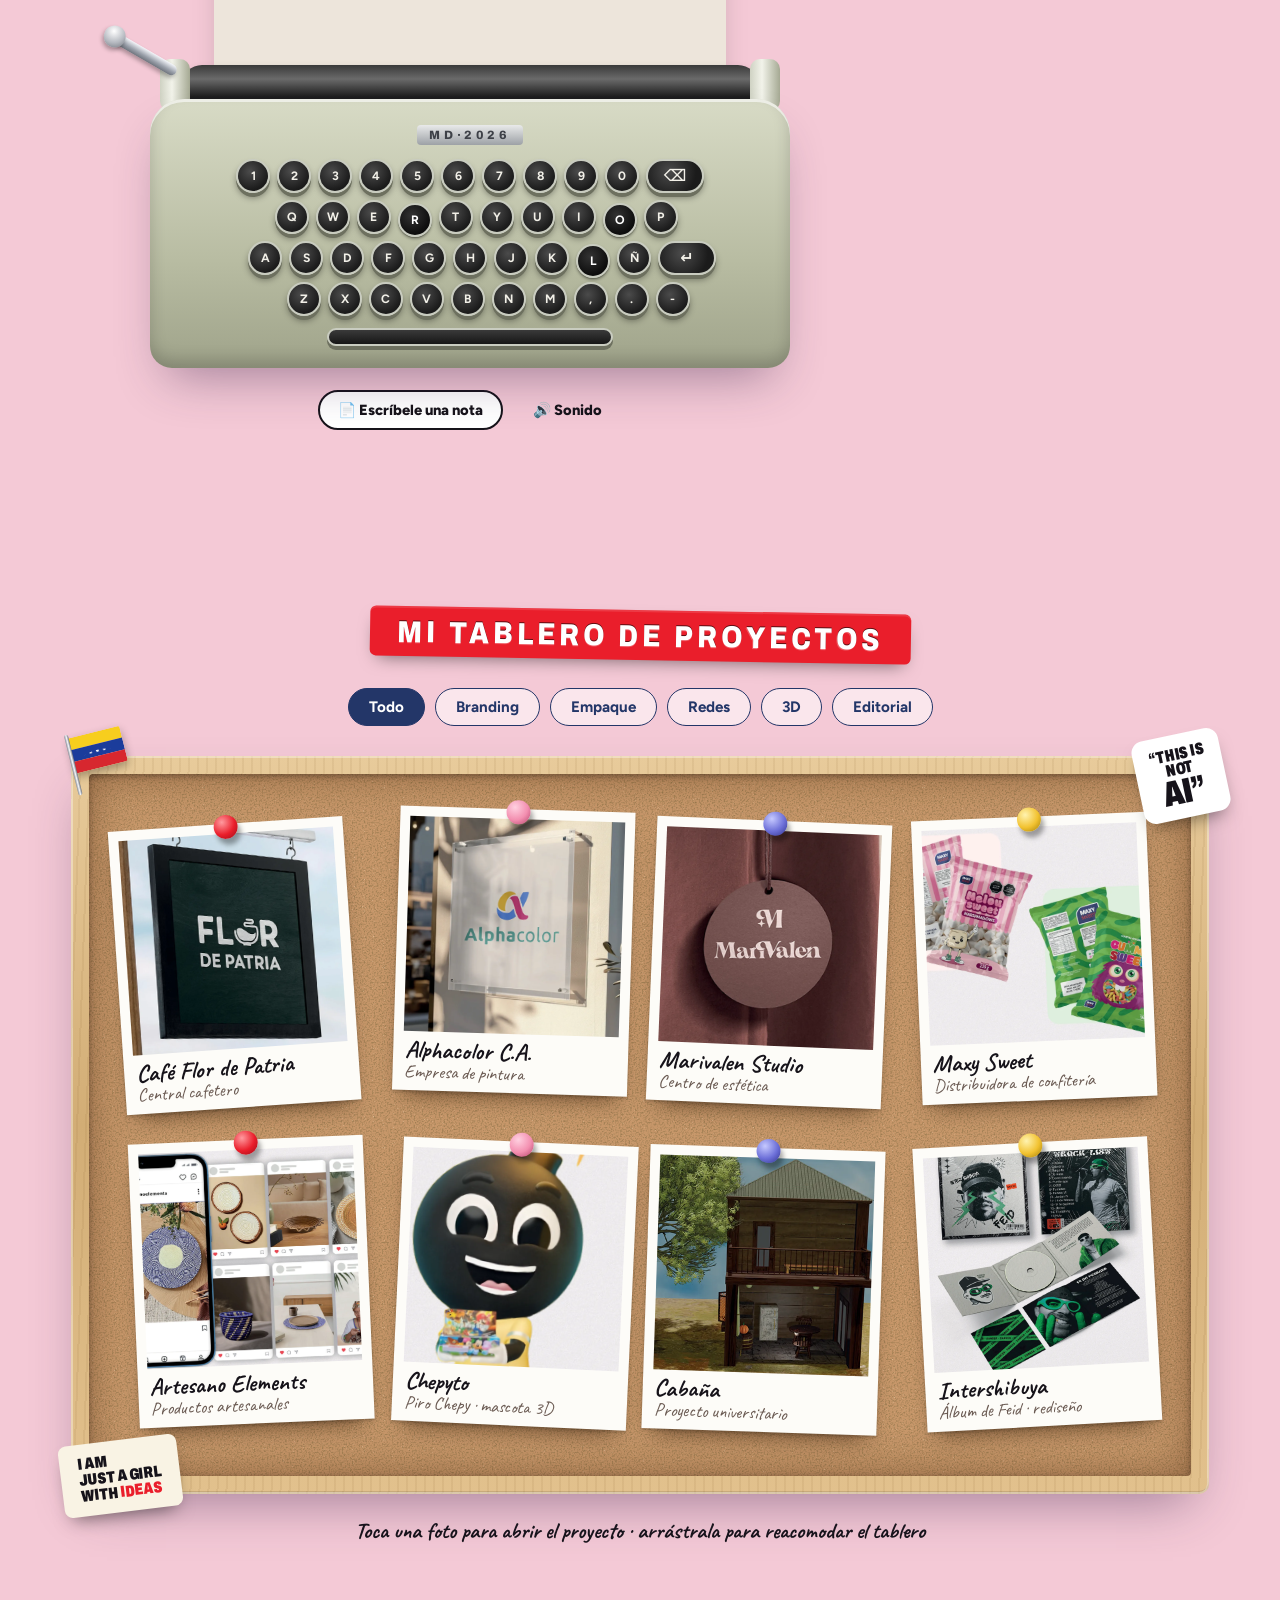
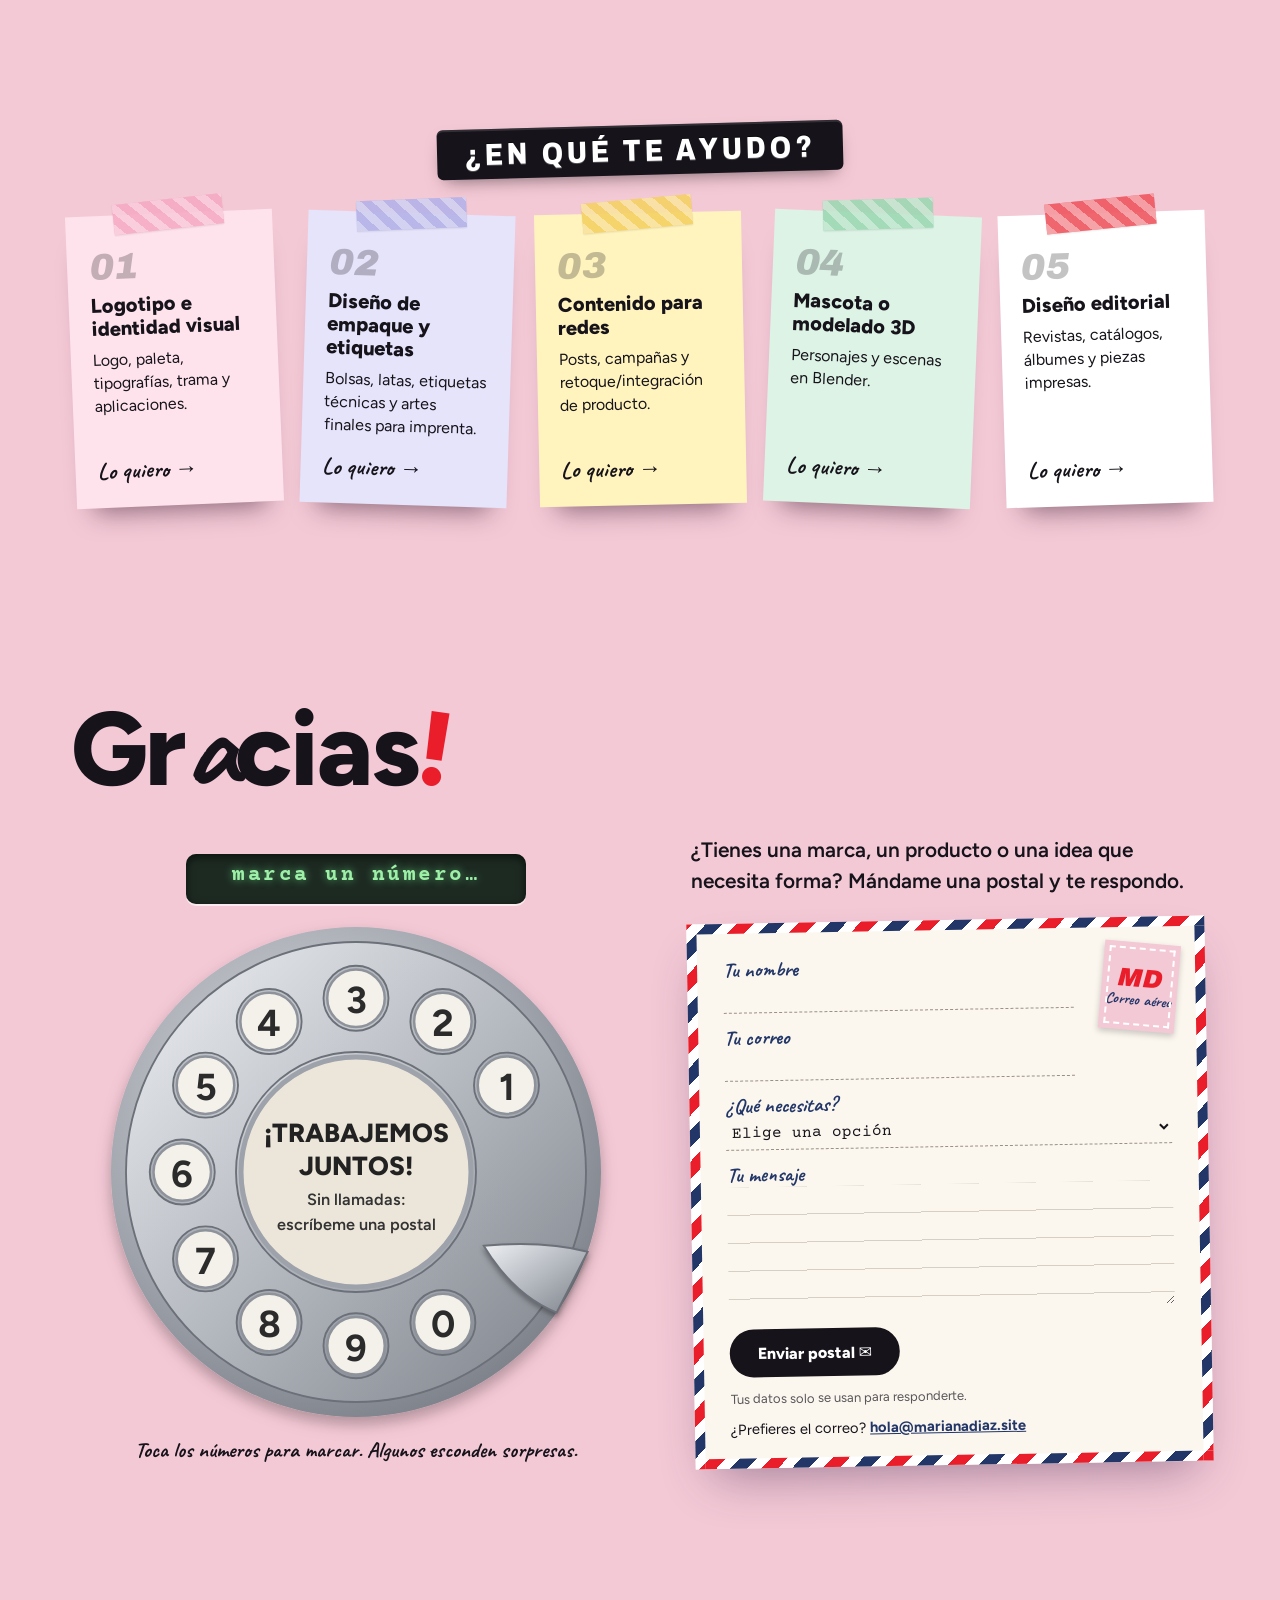
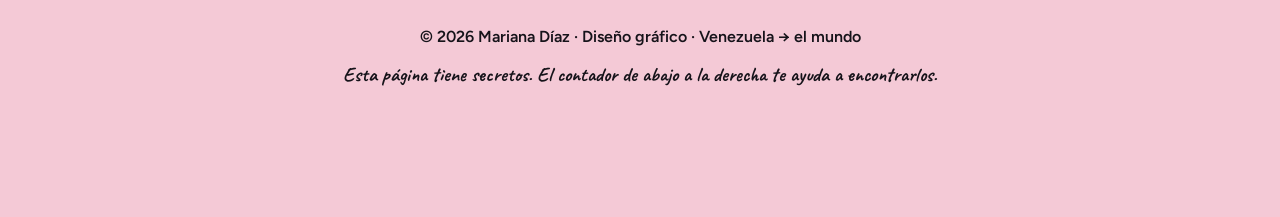
==== commit 536610cd: "La propuesta 1 (Un pedacito de mí) pasa a ser la web definitiva - La web vive en la raíz de marianad" ====
--- a/propuesta-1-pedacito/index.html
+++ b/propuesta-1-pedacito/index.html
@@ -2,242 +2,14 @@
 <html lang="es">
 <head>
   <meta charset="utf-8">
-  <meta name="viewport" content="width=device-width, initial-scale=1">
+  <!-- Dirección antigua de las propuestas: la web definitiva está en la raíz. -->
   <title>Mariana Díaz · Diseño gráfico</title>
-  <meta name="description" content="Mariana Díaz, diseñadora gráfica venezolana y freelance: branding, empaques, redes, mascotas 3D y diseño editorial.">
-  <meta property="og:title" content="Mariana Díaz · Diseño gráfico">
-  <meta property="og:description" content="Branding, empaques, redes, 3D y editorial. Un pedacito de mí en cada proyecto.">
-  <meta property="og:type" content="website">
-  <meta property="og:url" content="https://marianadiaz.site/propuesta-1-pedacito/">
-  <meta property="og:image" content="https://marianadiaz.site/assets/og/propuesta-1.jpg">
-  <meta property="og:image:width" content="1200">
-  <meta property="og:image:height" content="630">
-  <meta property="og:locale" content="es_VE">
-  <meta name="twitter:card" content="summary_large_image">
-  <link rel="canonical" href="https://marianadiaz.site/propuesta-1-pedacito/">
-  <meta name="theme-color" content="#F4C9D6">
-  <link rel="icon" href="data:image/svg+xml,%3Csvg xmlns='http://www.w3.org/2000/svg' viewBox='0 0 100 100'%3E%3Cpolygon fill='%23EA1E2B' points='50,2 60,30 88,14 72,42 98,52 70,62 84,90 56,74 46,98 40,70 12,84 28,58 2,46 30,38 16,12 42,26'/%3E%3C/svg%3E">
-  <link rel="preconnect" href="https://fonts.googleapis.com">
-  <link rel="preconnect" href="https://fonts.gstatic.com" crossorigin>
-  <link href="https://fonts.googleapis.com/css2?family=Archivo:ital,wdth,wght@0,62..125,400..900;1,62..125,400..900&family=Caveat:wght@500;700&family=Courier+Prime:wght@400;700&family=Figtree:wght@300..800&display=swap" rel="stylesheet">
-  <link rel="stylesheet" href="styles.css?v=10">
+  <meta name="robots" content="noindex">
+  <link rel="canonical" href="https://marianadiaz.site/">
+  <meta http-equiv="refresh" content="0; url=/">
+  <script>location.replace("/" + location.hash);</script>
 </head>
 <body>
-  <div class="grain" aria-hidden="true"></div>
-
-  <header class="topbar">
-    <a class="wordmark" href="#inicio" id="wordmark" aria-label="Mariana Díaz, inicio"><b>Mariana</b>díaz</a>
-    <nav class="pills" aria-label="Secciones">
-      <a href="#sobre-mi">Sobre mí</a>
-      <a href="#tablero">Proyectos</a>
-      <a href="#servicios">Servicios</a>
-      <a href="#contacto" class="is-cta">Contacto</a>
-    </nav>
-  </header>
-
-  <main>
-    <!-- ============ HERO ============ -->
-    <section class="hero" id="inicio">
-      <div class="badge-slot">
-        <div class="badge-rig" id="badge">
-          <div class="strap" aria-hidden="true"><span>CREATIVA ✦ IDEAS ✦ CREATIVA ✦ IDEAS ✦ CREATIVA ✦</span></div>
-          <svg class="hook" viewBox="0 0 40 70" aria-hidden="true">
-            <defs>
-              <linearGradient id="metal" x1="0" x2="1"><stop offset="0" stop-color="#8a8f99"/><stop offset=".45" stop-color="#f4f6fa"/><stop offset="1" stop-color="#6f747d"/></linearGradient>
-            </defs>
-            <rect x="13" y="0" width="14" height="12" rx="3" fill="url(#metal)"/>
-            <path d="M20 12 v8 M20 20 c-10 0 -12 10 -12 18 c0 14 6 24 12 24 c6 0 12 -10 12 -24 c0 -8 -2 -18 -12 -18" fill="none" stroke="url(#metal)" stroke-width="5"/>
-            <circle cx="20" cy="64" r="5" fill="none" stroke="url(#metal)" stroke-width="4"/>
-          </svg>
-          <div class="badge" tabindex="0" role="button" aria-label="Credencial de Mariana Díaz. Haz doble clic para darle la vuelta.">
-            <div class="badge-inner">
-              <div class="badge-face badge-front">
-                <span class="badge-slit" aria-hidden="true"></span>
-                <div class="badge-photo"><img src="../assets/img/retrato.webp" alt="Mariana Díaz sonriendo, con lentes y la mano bajo el mentón" width="792" height="919"></div>
-                <p class="badge-name">Mariana Díaz</p>
-                <p class="badge-meta"><span>Venezuela</span><span>Freelance</span></p>
-              </div>
-              <div class="badge-face badge-back" aria-hidden="true">
-                <span class="badge-slit"></span>
-                <p class="vip">PASE VIP</p>
-                <p class="vip-sub">Acceso total al lugar donde nacen las ideas</p>
-                <ul>
-                  <li>✦ Backstage creativo</li>
-                  <li>✦ 1 café ☕</li>
-                  <li>✦ 1 proyecto increíble</li>
-                </ul>
-                <div class="barcode"></div>
-                <p class="vip-foot">Nº 0001 · no transferible</p>
-              </div>
-            </div>
-          </div>
-        </div>
-      </div>
-
-      <div class="hero-main">
-        <div class="glass">
-          <p class="big-word" aria-hidden="true">PORTA<svg class="f-loop" viewBox="0 0 130 250" aria-hidden="true"><path pathLength="1" d="M10 148 C 34 146 58 138 70 118 C 86 92 98 40 84 18 C 70 -4 44 14 46 52 C 48 92 56 150 58 196 C 60 232 36 244 26 226 C 14 204 48 178 76 166 C 96 158 116 160 122 172"/></svg>OLIO</p>
-          <div class="glass-row">
-            <h1><b>Mariana</b>díaz</h1>
-            <span class="year">2026</span>
-          </div>
-          <button class="sticker-burst" type="button" id="agenda" aria-label="Agenda abierta: ir a contacto">
-            <svg viewBox="-100 -100 200 200" aria-hidden="true"><polygon class="burst-shadow"/><polygon class="burst"/></svg>
-            <span>¡Agenda<br>abierta!</span>
-          </button>
-        </div>
-        <p class="hero-kicker">DISEÑO GRÁFICO</p>
-        <p class="hero-sub">Branding, empaques, redes, mascotas 3D y editorial.<br>Cada proyecto lleva <em>un pedacito de mí</em>.</p>
-        <div class="hero-cta">
-          <a class="btn btn-solid" href="#tablero">Ver mi tablero</a>
-          <a class="btn btn-line" href="#contacto">¡Trabajemos juntos!</a>
-        </div>
-      </div>
-      <p class="scroll-hint" aria-hidden="true">desliza ↓</p>
-    </section>
-
-    <!-- ============ SOBRE MÍ ============ -->
-    <section class="about" id="sobre-mi" aria-labelledby="t-sobre">
-      <h2 class="dymo" id="t-sobre">Sobre mí</h2>
-      <div class="about-grid">
-        <div class="typewriter" id="typewriter">
-          <div class="paper-stack" id="paper-stack">
-            <article class="paper" id="paper-about" aria-live="off"></article>
-            <article class="paper paper-note" id="paper-note" aria-hidden="true">
-              <p class="note-body" id="note-body"></p>
-            </article>
-          </div>
-          <!-- Las teclas son botones para el ratón; el texto accesible entra por el textarea de abajo. -->
-          <div class="machine" id="machine" aria-hidden="true">
-            <div class="carriage">
-              <div class="roller"><button type="button" class="lever" data-k="Enter" tabindex="-1" title="Retorno de carro"></button><i></i><i></i></div>
-            </div>
-            <div class="machine-body">
-              <span class="plate">MD·2026</span>
-              <div class="keys" id="keys"></div>
-              <button type="button" class="spacebar" data-k=" " tabindex="-1"></button>
-            </div>
-          </div>
-          <textarea id="note-input" class="sr-only" aria-label="Escribe una nota para Mariana" maxlength="600"></textarea>
-          <div class="note-actions" id="note-actions">
-            <button type="button" class="btn btn-line btn-sm" id="note-start">📄 Escríbele una nota</button>
-            <div class="note-send" hidden>
-              <button type="button" class="btn btn-solid btn-sm" id="note-send">Enviar a Mariana ✉</button>
-              <button type="button" class="btn btn-ghost btn-sm" id="note-new">Hoja nueva</button>
-              <button type="button" class="btn btn-ghost btn-sm" id="note-cancel">Volver</button>
-            </div>
-            <button type="button" class="btn btn-ghost btn-sm sound-toggle" id="sound-toggle" aria-pressed="true">🔊 Sonido</button>
-          </div>
-        </div>
-
-        <aside class="about-side">
-          <div class="sticky-note">
-            <span class="tack" aria-hidden="true"></span>
-            <h3>Software</h3>
-            <ul class="checks" id="software"></ul>
-          </div>
-          <p class="hand-hint">psst… esta máquina funciona.<br>Pulsa sus teclas o escribe con tu teclado ↙</p>
-        </aside>
-      </div>
-    </section>
-
-    <!-- ============ TABLERO ============ -->
-    <section class="board-section" id="tablero" aria-labelledby="t-tablero">
-      <h2 class="dymo dymo-red" id="t-tablero">Mi tablero de proyectos</h2>
-      <div class="pills filters" role="toolbar" aria-label="Filtrar proyectos" id="filters"></div>
-      <div class="board-frame">
-        <div class="board" id="board">
-          <button type="button" class="flag-pin" id="flag" aria-label="Banderita de Venezuela">
-            <span class="flag"><i></i><i><b></b></i><i></i></span><span class="flag-stick"></span>
-          </button>
-          <button type="button" class="sticker sticker-ai" id="sticker-ai" aria-label="Sticker: This is not AI">
-            <span>“THIS IS<br>NOT</span><span class="ai">AI”</span>
-          </button>
-          <button type="button" class="sticker sticker-idea" id="sticker-idea" aria-label="Sticker: I am just a girl with ideas">
-            I AM<br>JUST A GIRL<br>WITH <span>IDEAS</span>
-          </button>
-        </div>
-      </div>
-      <p class="board-tip">Toca una foto para abrir el proyecto<span class="only-fine"> · arrástrala para reacomodar el tablero</span></p>
-    </section>
-
-    <!-- ============ SERVICIOS ============ -->
-    <section class="services" id="servicios" aria-labelledby="t-serv">
-      <h2 class="dymo" id="t-serv">¿En qué te ayudo?</h2>
-      <div class="postits" id="postits"></div>
-    </section>
-
-    <!-- ============ CONTACTO ============ -->
-    <section class="contact" id="contacto" aria-labelledby="t-contacto">
-      <h2 class="contact-title" id="t-contacto">Gr<span>a</span>cias<span class="bang">!</span></h2>
-      <div class="contact-grid">
-        <div class="dial-wrap">
-          <div class="dial-display" aria-live="polite"><span id="dial-digits">marca un número…</span></div>
-          <svg class="dial" id="dial" viewBox="0 0 400 400" role="group" aria-label="Teléfono de disco: toca un número para marcarlo">
-            <defs>
-              <radialGradient id="plate" cx=".4" cy=".35" r=".8">
-                <stop offset="0" stop-color="#d9dbe0"/><stop offset=".6" stop-color="#9ea2aa"/><stop offset="1" stop-color="#6c7078"/>
-              </radialGradient>
-              <linearGradient id="wheel" x1="0" y1="0" x2="1" y2="1">
-                <stop offset="0" stop-color="#eef0f3"/><stop offset=".5" stop-color="#b5b9c0"/><stop offset="1" stop-color="#7d828a"/>
-              </linearGradient>
-              <filter id="soft" x="-20%" y="-20%" width="140%" height="140%"><feDropShadow dx="0" dy="6" stdDeviation="6" flood-opacity=".28"/></filter>
-            </defs>
-            <circle cx="200" cy="200" r="196" fill="url(#plate)" filter="url(#soft)"/>
-            <g id="dial-numbers"></g>
-            <g id="dial-wheel"><path id="wheel-path" fill="url(#wheel)" fill-rule="evenodd" stroke="#6c7078" stroke-width="1.5"/></g>
-            <g class="dial-center">
-              <circle cx="200" cy="200" r="92" fill="#ECE6DA" stroke="#9ea2aa" stroke-width="4"/>
-              <text x="200" y="176" class="dc-title">¡TRABAJEMOS</text>
-              <text x="200" y="202" class="dc-title">JUNTOS!</text>
-              <text x="200" y="226" class="dc-line">Sin llamadas:</text>
-              <text x="200" y="246" class="dc-line">escríbeme una postal</text>
-            </g>
-            <path class="finger-stop" d="M 336 262 q 22 10 34 30 q 4 8 -4 10 q -20 -10 -38 -28 z"/>
-          </svg>
-          <p class="dial-hint">Toca los números para marcar. Algunos esconden sorpresas.</p>
-        </div>
-        <div class="contact-links">
-          <p class="contact-lead">¿Tienes una marca, un producto o una idea que necesita forma? Mándame una postal y te respondo.</p>
-          <!-- Formulario de contacto: lo envía Web3Forms (la clave está en assets/data.js) -->
-          <form class="postcard" id="contact-form">
-            <span class="stamp" aria-hidden="true"><b>MD</b><small>Correo aéreo</small></span>
-            <label class="pc-field"><span>Tu nombre</span><input name="name" required maxlength="80" autocomplete="name"></label>
-            <label class="pc-field"><span>Tu correo</span><input name="email" type="email" required maxlength="120" autocomplete="email"></label>
-            <label class="pc-field"><span>¿Qué necesitas?</span><select name="servicio"><option value="">Elige una opción</option></select></label>
-            <label class="pc-field"><span>Tu mensaje</span><textarea name="message" rows="4" required maxlength="2000"></textarea></label>
-            <input type="checkbox" name="botcheck" class="hp" tabindex="-1" autocomplete="off" aria-hidden="true">
-            <div class="pc-foot">
-              <button type="submit" class="btn btn-solid">Enviar postal ✉</button>
-              <p class="form-status" data-status role="status" aria-live="polite"></p>
-            </div>
-            <p class="pc-note">Tus datos solo se usan para responderte.</p>
-            <p class="form-alt" data-email-alt hidden></p>
-          </form>
-          <a class="clink" id="c-be" href="#" target="_blank" rel="noopener"><span class="clink-k">Behance</span><span class="clink-v">Mariana Díaz</span></a>
-        </div>
-      </div>
-    </section>
-  </main>
-
-  <footer class="foot">
-    <p>© 2026 Mariana Díaz · Diseño gráfico · Venezuela → el mundo</p>
-    <p class="foot-small">Esta página tiene secretos. El contador de abajo a la derecha te ayuda a encontrarlos.</p>
-  </footer>
-
-  <!-- Chepyto se asoma… -->
-  <button type="button" class="chepyto" id="chepyto" aria-label="Chepyto, la mascota 3D, se asoma. Tócalo si te atreves.">
-    <img src="../assets/img/chepyto-cabeza.webp" alt="" width="520" height="520">
-    <span class="spark" aria-hidden="true"></span>
-  </button>
-  <div class="boom-layer" id="boom" aria-hidden="true"></div>
-
-  <dialog class="folder" id="folder" aria-labelledby="f-title">
-    <div class="folder-inner" id="folder-inner"></div>
-  </dialog>
-
-  <script src="../assets/data.js?v=10"></script>
-  <script src="../assets/kit.js?v=8"></script>
-  <script src="app.js?v=10"></script>
+  <p>La web se ha mudado a <a href="/">marianadiaz.site</a>.</p>
 </body>
 </html>
